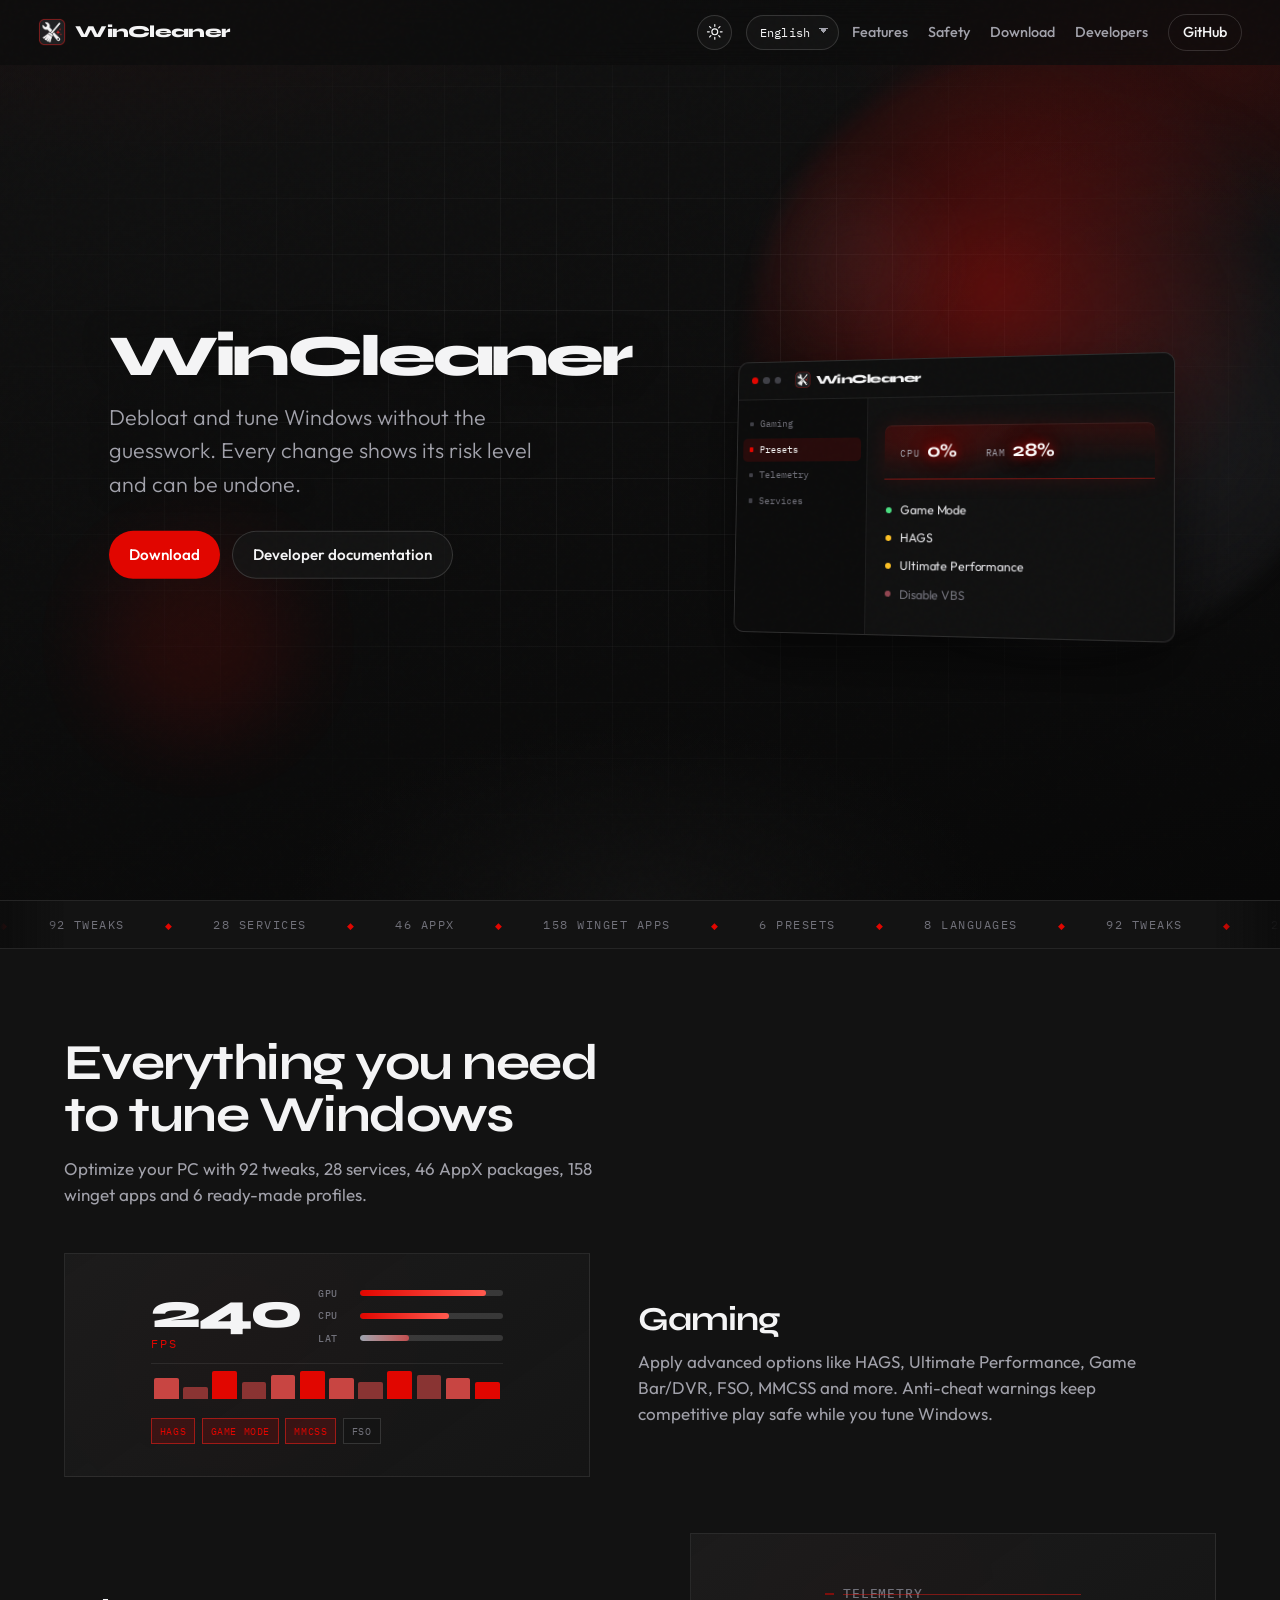
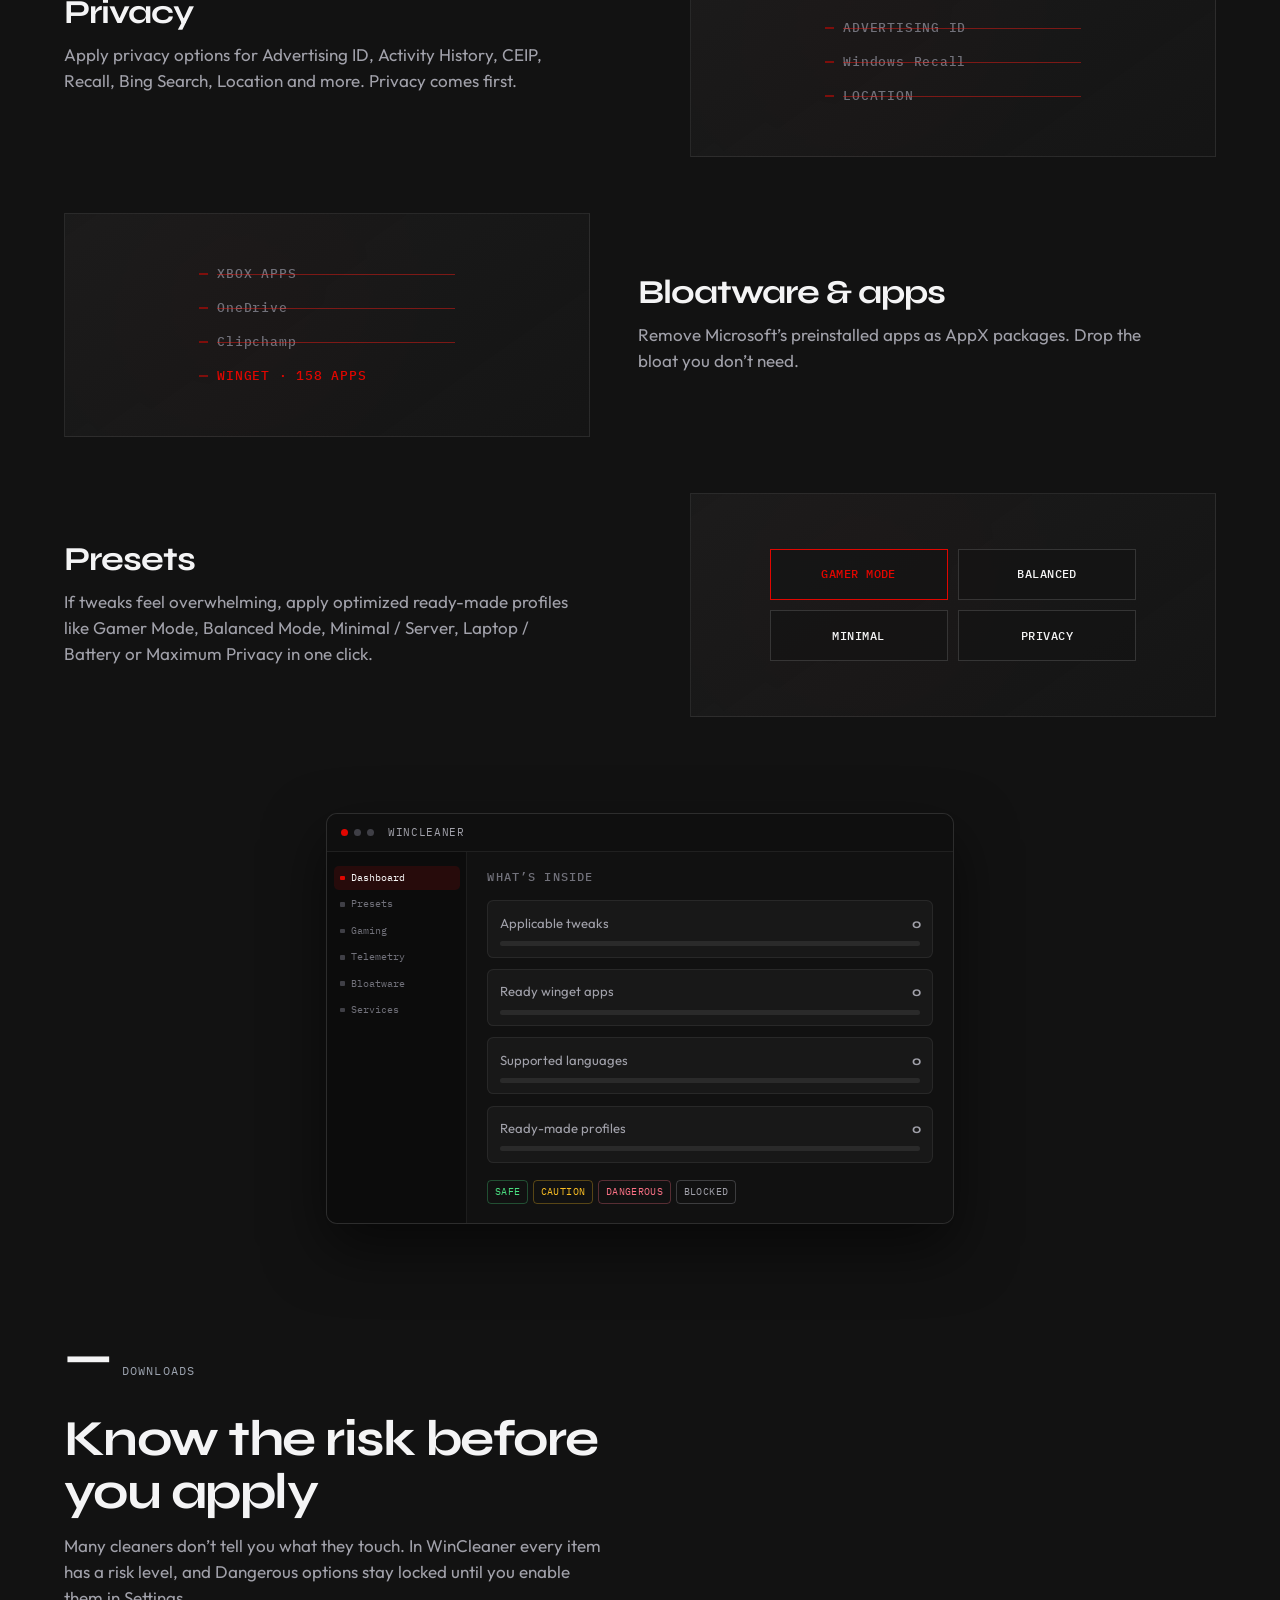
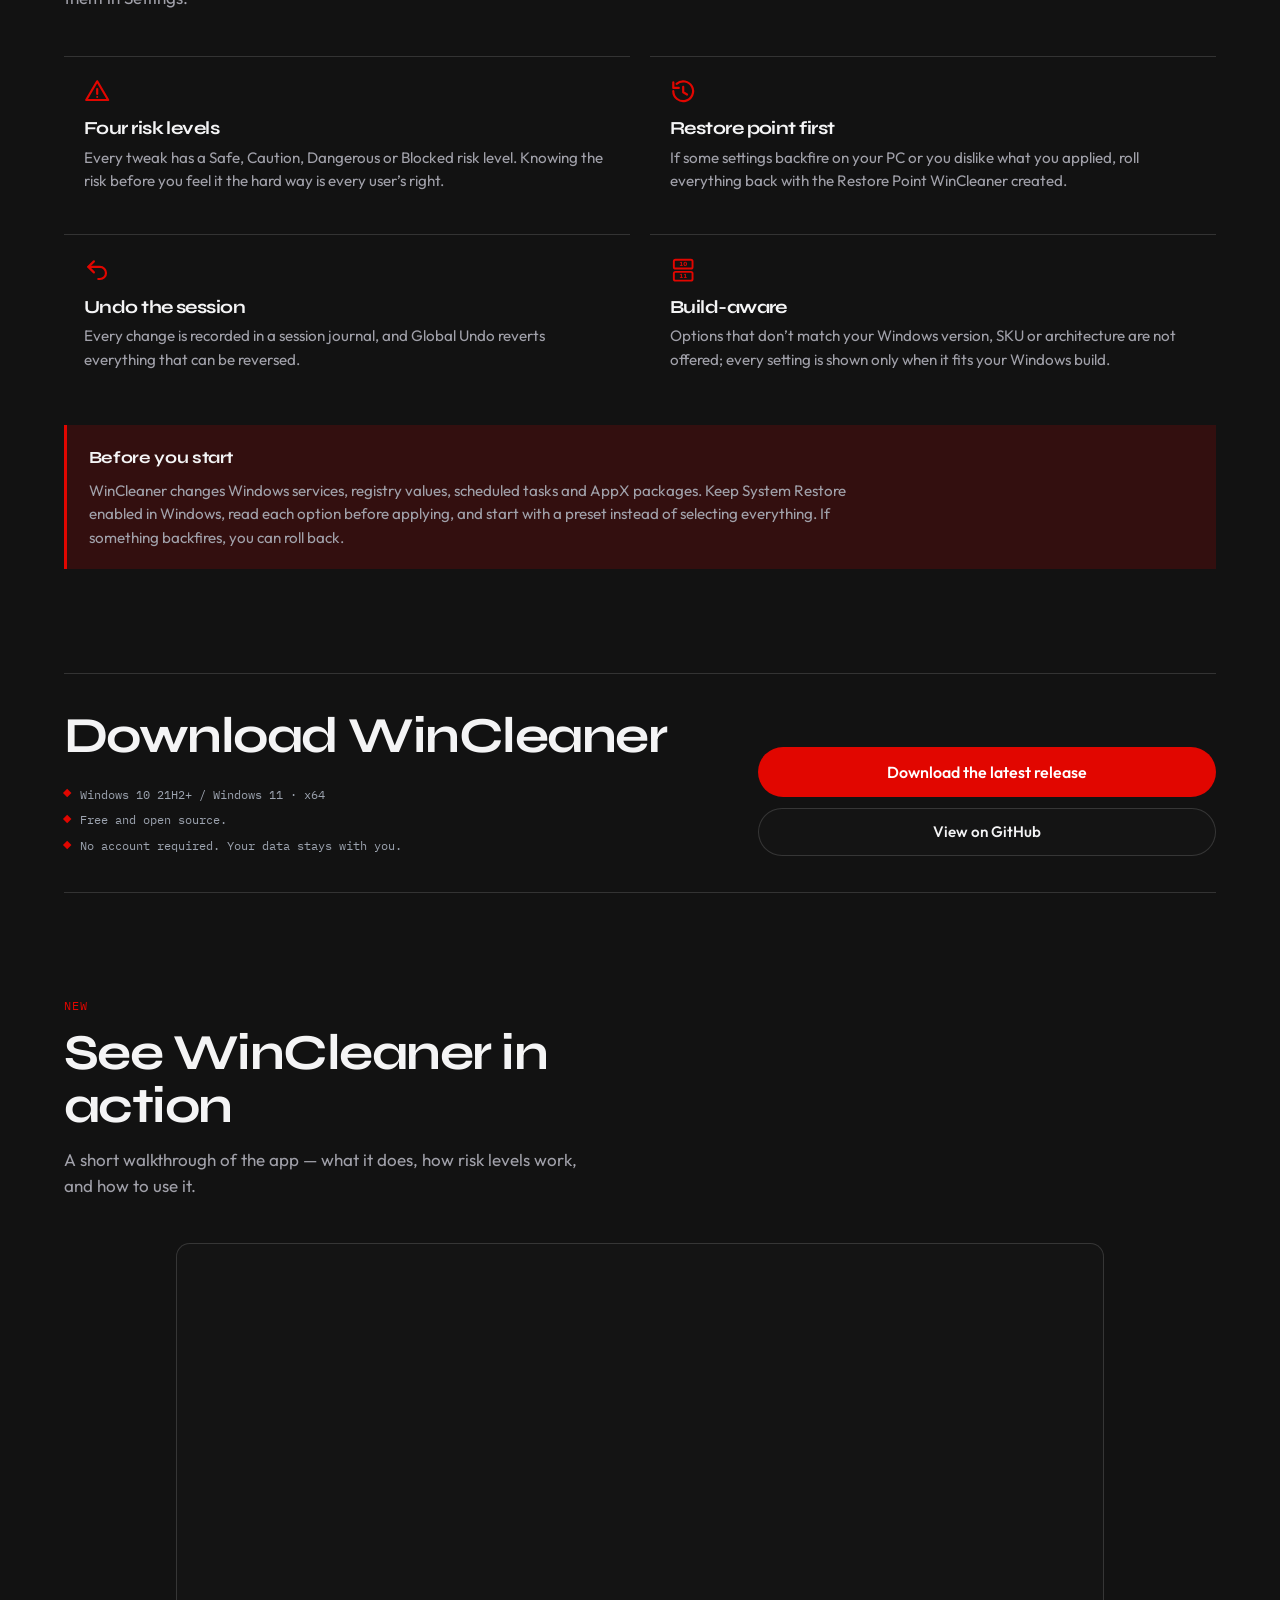
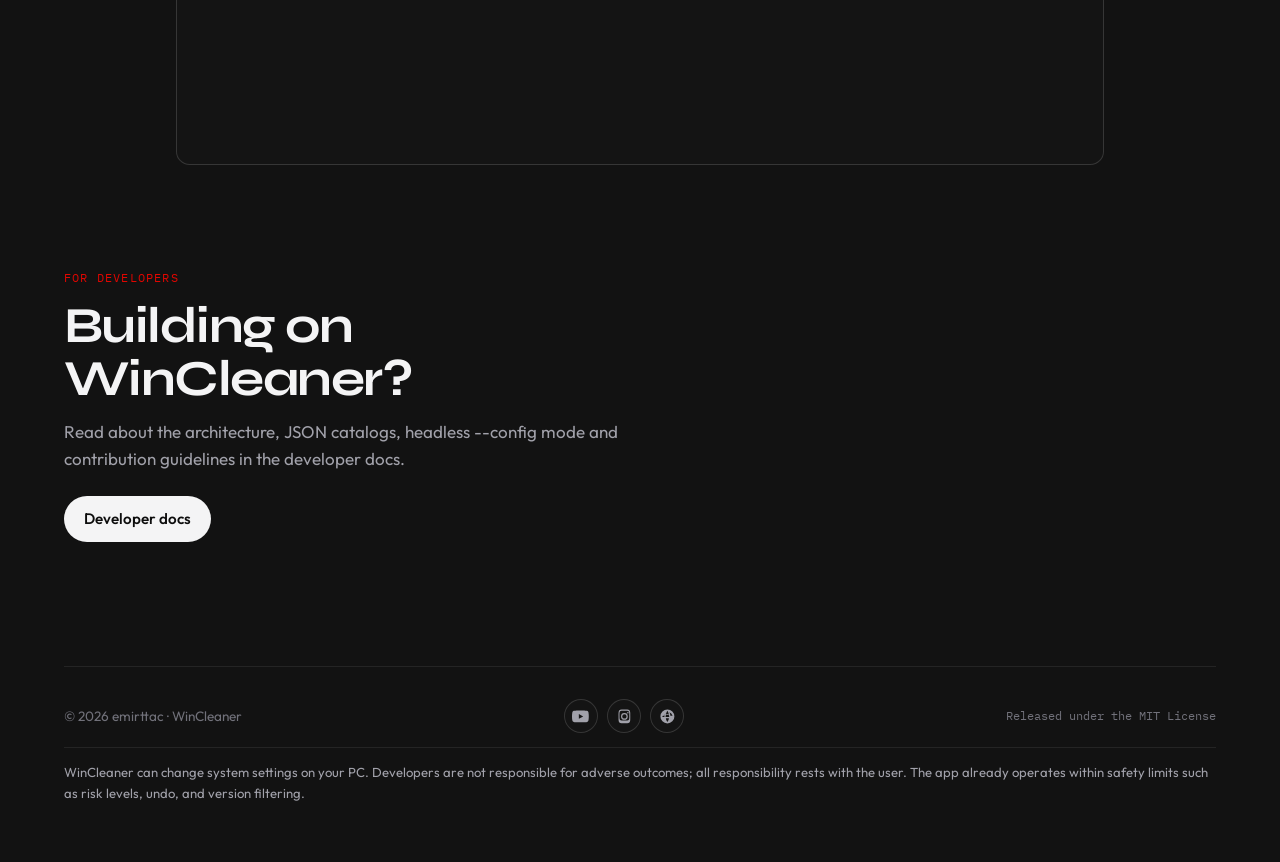
==== docs/index.html @ 02634d6f "Add a feature-updates heading above the v2.6.0 notes. Co-authored-by: Cursor <cursoragent@cursor.com" ====
<!DOCTYPE html>
<html lang="en" class="no-js">
<head>
  <meta charset="UTF-8" />
  <meta name="viewport" content="width=device-width, initial-scale=1" />
  <meta name="google-site-verification" content="Kf19F5zQ4NLoTb2SVEW6UbGUmflqyY2hjqJ0xioOSf0" />
  <meta name="description" data-i18n="meta.description" content="WinCleaner is a free, open-source Windows 10/11 optimization and debloat tool for gamers. Risk-rated tweaks, ready-made presets, restore points and undo." />
  <meta name="robots" content="index, follow, max-image-preview:large" />
  <meta name="theme-color" content="#0D0D0D" id="theme-color-meta" />
  <meta property="og:title" content="WinCleaner — Windows optimization for gamers" />
  <meta property="og:description" data-i18n="meta.ogDescription" content="Debloat and tune Windows with full visibility. Every tweak is risk-rated, presets can be previewed, and every session can be undone." />
  <meta property="og:type" content="website" />
  <meta property="og:url" content="https://emirttac.github.io/WinCleaner/" />
  <meta property="og:image" content="https://emirttac.github.io/WinCleaner/icon.png" />
  <link rel="canonical" href="https://emirttac.github.io/WinCleaner/" />
  <title>WinCleaner — Windows optimization for gamers</title>
  <script>
    (function () {
      try {
        var key = "wincleaner-theme";
        var saved = localStorage.getItem(key);
        var theme = saved === "dark" || saved === "light"
          ? saved
          : (window.matchMedia("(prefers-color-scheme: dark)").matches ? "dark" : "dark");
        document.documentElement.setAttribute("data-theme", theme);
      } catch (e) {
        document.documentElement.setAttribute("data-theme", "dark");
      }
      document.documentElement.classList.remove("no-js");
      document.documentElement.classList.add("js");
      window.setTimeout(function () {
        if (!document.documentElement.classList.contains("reveal-ready")) {
          document.documentElement.classList.add("reveal-fallback");
        }
      }, 1500);
    })();
  </script>
  <script type="application/ld+json">
  {
    "@context": "https://schema.org",
    "@type": "SoftwareApplication",
    "name": "WinCleaner",
    "applicationCategory": "UtilitiesApplication",
    "operatingSystem": "Windows 10, Windows 11",
    "softwareVersion": "2.6.0",
    "offers": { "@type": "Offer", "price": "0", "priceCurrency": "USD" },
    "author": { "@type": "Person", "name": "Emir Tuğra Ataç", "url": "https://emirttac.github.io/" },
    "url": "https://emirttac.github.io/WinCleaner/",
    "downloadUrl": "https://github.com/emirttac/WinCleaner/releases",
    "license": "https://opensource.org/licenses/MIT"
  }
  </script>
  <link rel="preconnect" href="https://fonts.googleapis.com" />
  <link rel="preconnect" href="https://fonts.gstatic.com" crossorigin />
  <link href="https://fonts.googleapis.com/css2?family=IBM+Plex+Mono:wght@400;500&family=Syne:wght@500;600;700;800&family=Outfit:wght@300;400;500;600&display=swap" rel="stylesheet" />
  <link rel="stylesheet" href="css/styles.css?v=40" />
  <link rel="icon" href="favicon.ico" />
  <link rel="apple-touch-icon" href="icon.png" />
</head>
<body>
  <div class="noise" aria-hidden="true"></div>

  <header class="site-header">
    <a class="logo" href="#top" data-i18n-aria="aria.home" aria-label="WinCleaner home">
      <img src="icon.png" alt="" width="28" height="28" />
      <span>WinCleaner</span>
    </a>
    <div class="header-actions">
      <button class="theme-toggle" type="button" id="theme-toggle" data-i18n-aria="aria.themeToLight" aria-label="Switch to light mode">
        <svg class="icon-moon" viewBox="0 0 24 24" aria-hidden="true">
          <path d="M21 14.5A8.5 8.5 0 0 1 9.5 3 7 7 0 1 0 21 14.5z" />
        </svg>
        <svg class="icon-sun" viewBox="0 0 24 24" aria-hidden="true">
          <circle cx="12" cy="12" r="4" />
          <path d="M12 2v2.5M12 19.5V22M4.93 4.93l1.77 1.77M17.3 17.3l1.77 1.77M2 12h2.5M19.5 12H22M4.93 19.07l1.77-1.77M17.3 6.7l1.77-1.77" />
        </svg>
      </button>
      <label class="lang-switch">
        <span class="visually-hidden" data-i18n="aria.lang">Language</span>
        <select id="lang-select" data-i18n-aria="aria.lang" aria-label="Language">
          <option value="en">English</option>
          <option value="tr">Türkçe</option>
          <option value="de">Deutsch</option>
        </select>
      </label>
      <nav class="nav" data-i18n-aria="aria.nav" aria-label="Main menu">
        <a href="#features" data-i18n="nav.features">Features</a>
        <a href="#safety" data-i18n="nav.safety">Safety</a>
        <a href="#download" data-i18n="nav.download">Download</a>
        <a href="developers.html" data-i18n="nav.developers">Developers</a>
        <a class="nav-github" href="https://github.com/emirttac/WinCleaner" target="_blank" rel="noopener noreferrer">GitHub</a>
      </nav>
      <button class="nav-toggle" type="button" data-i18n-aria="aria.menuOpen" aria-label="Open menu" aria-expanded="false">
        <span></span><span></span>
      </button>
    </div>
  </header>

  <main id="top">
    <section class="hero" aria-labelledby="hero-brand">
      <div class="hero-atmosphere" aria-hidden="true">
        <div class="hero-grid"></div>
        <div class="hero-glow"></div>
        <div class="hero-orb hero-orb-a"></div>
        <div class="hero-orb hero-orb-b"></div>
      </div>

      <div class="hero-stage">
        <div class="hero-content">
          <h1 id="hero-brand" class="hero-brand" data-reveal>WinCleaner</h1>
          <p class="hero-lead" data-reveal data-i18n="hero.lead">Debloat and tune Windows without the guesswork. Every change shows its risk level and can be undone.</p>
          <div class="hero-actions" data-reveal>
            <a class="btn btn-accent" href="#download" data-i18n="hero.ctaPrimary">Download</a>
            <a class="btn btn-ghost" href="developers.html" data-i18n="hero.ctaSecondary">Developer documentation</a>
          </div>
        </div>

        <div class="app-mock" data-reveal aria-hidden="true">
          <div class="app-mock-pivot">
            <div class="app-chrome">
              <div class="app-titlebar">
                <span class="app-dot"></span><span class="app-dot"></span><span class="app-dot"></span>
                <span class="app-brand">
                  <img src="icon.png" alt="" width="18" height="18" />
                  <span>WinCleaner</span>
                </span>
              </div>
              <div class="app-body">
                <aside class="app-sidebar">
                  <div class="sb-item is-active"><span></span><span data-i18n="mock.nav.gaming">Gaming</span></div>
                  <div class="sb-item"><span></span><span data-i18n="mock.nav.presets">Presets</span></div>
                  <div class="sb-item"><span></span><span data-i18n="mock.nav.telemetry">Telemetry</span></div>
                  <div class="sb-item"><span></span><span data-i18n="mock.nav.services">Services</span></div>
                </aside>
                <div class="app-main">
                  <div class="mock-metrics">
                    <span><em data-i18n="mock.cpu">CPU</em> <strong>0%</strong></span>
                    <span><em data-i18n="mock.ram">RAM</em> <strong>28%</strong></span>
                  </div>
                  <ul class="mock-lines">
                    <li class="is-on"><i class="dot safe"></i><span data-i18n="mock.line.gamemode">Game Mode</span></li>
                    <li class="is-on"><i class="dot caution"></i><span data-i18n="mock.line.hags">HAGS</span></li>
                    <li class="is-on"><i class="dot caution"></i><span data-i18n="mock.line.ultimate">Ultimate Performance</span></li>
                    <li><i class="dot dangerous"></i><span data-i18n="mock.line.vbs">Disable VBS</span></li>
                  </ul>
                </div>
              </div>
            </div>
          </div>
        </div>
      </div>
    </section>

    <section class="marquee" aria-hidden="true">
      <div class="marquee-track">
        <span data-i18n="marquee.tweaks">92 tweaks</span><span data-i18n="marquee.services">28 services</span><span data-i18n="marquee.appx">46 AppX</span><span data-i18n="marquee.winget">158 winget apps</span><span data-i18n="marquee.presets">6 presets</span><span data-i18n="marquee.langs">8 languages</span>
        <span data-i18n="marquee.tweaks">92 tweaks</span><span data-i18n="marquee.services">28 services</span><span data-i18n="marquee.appx">46 AppX</span><span data-i18n="marquee.winget">158 winget apps</span><span data-i18n="marquee.presets">6 presets</span><span data-i18n="marquee.langs">8 languages</span>
      </div>
    </section>

    <section id="features" class="section features" aria-labelledby="features-title">
      <div class="section-head">
        <h2 id="features-title" data-reveal data-i18n="features.title">Everything you need to tune Windows</h2>
        <p class="section-lead" data-reveal data-i18n="features.lead">Optimize your PC with 92 tweaks, 28 services, 46 AppX packages, 158 winget apps and 6 ready-made profiles.</p>
      </div>

      <div class="showcase-list">
        <article class="showcase" data-reveal="left">
          <div class="showcase-visual gaming" aria-hidden="true">
            <div class="viz-game">
              <div class="viz-game-hud">
                <div class="viz-game-fps">
                  <strong>240</strong>
                  <span lang="en">FPS</span>
                </div>
                <div class="viz-game-meters" lang="en" aria-hidden="true">
                  <div class="viz-meter"><b>GPU</b><i style="--v:88%"></i></div>
                  <div class="viz-meter"><b>CPU</b><i style="--v:62%"></i></div>
                  <div class="viz-meter"><b>LAT</b><i style="--v:34%"></i></div>
                </div>
              </div>
              <div class="viz-game-graph" aria-hidden="true">
                <i></i><i></i><i></i><i></i><i></i><i></i><i></i><i></i><i></i><i></i><i></i><i></i>
              </div>
              <div class="viz-game-toggles">
                <span class="is-on" lang="en">HAGS</span>
                <span class="is-on" data-i18n="mock.line.gamemode">Game Mode</span>
                <span class="is-on" lang="en">MMCSS</span>
                <span lang="en">FSO</span>
              </div>
            </div>
          </div>
          <div class="showcase-copy">
            <h3 data-i18n="feat.gaming.title">Gaming</h3>
            <p data-i18n="feat.gaming.body">Apply advanced options like HAGS, Ultimate Performance, Game Bar/DVR, FSO, MMCSS and more. Anti-cheat warnings keep competitive play safe while you tune Windows.</p>
          </div>
        </article>

        <article class="showcase reverse" data-reveal="right">
          <div class="showcase-visual privacy" aria-hidden="true">
            <ul class="viz-privacy">
              <li data-i18n="mock.viz.telemetry">Telemetry</li>
              <li data-i18n="mock.viz.ads">Advertising ID</li>
              <li lang="en">Windows Recall</li>
              <li data-i18n="mock.viz.location">Location</li>
            </ul>
          </div>
          <div class="showcase-copy">
            <h3 data-i18n="feat.privacy.title">Privacy</h3>
            <p data-i18n="feat.privacy.body">Apply privacy options for Advertising ID, Activity History, CEIP, Recall, Bing Search, Location and more. Privacy comes first.</p>
          </div>
        </article>

        <article class="showcase" data-reveal="left">
          <div class="showcase-visual bloat" aria-hidden="true">
            <ul class="viz-bloat">
              <li class="is-gone" data-i18n="mock.viz.xbox">Xbox Apps</li>
              <li class="is-gone" lang="en">OneDrive</li>
              <li class="is-gone" lang="en">Clipchamp</li>
              <li data-i18n="mock.viz.winget">WINGET · 158 APPS</li>
            </ul>
          </div>
          <div class="showcase-copy">
            <h3 data-i18n="feat.bloat.title">Bloatware &amp; apps</h3>
            <p data-i18n="feat.bloat.body">Remove Microsoft’s preinstalled apps as AppX packages. Drop the bloat you don’t need.</p>
          </div>
        </article>

        <article class="showcase reverse" data-reveal="right">
          <div class="showcase-visual presets" aria-hidden="true">
            <div class="viz-presets">
              <b data-i18n="mock.preset.gamer">Gamer Mode</b><b data-i18n="mock.preset.balanced">Balanced</b><b data-i18n="mock.preset.minimal">Minimal</b><b data-i18n="mock.preset.privacy">Privacy</b>
            </div>
          </div>
          <div class="showcase-copy">
            <h3 data-i18n="feat.presets.title">Presets</h3>
            <p data-i18n="feat.presets.body">If tweaks feel overwhelming, apply optimized ready-made profiles like Gamer Mode, Balanced Mode, Minimal / Server, Laptop / Battery or Maximum Privacy in one click.</p>
          </div>
        </article>
      </div>
    </section>

    <section class="stats-band" aria-labelledby="stats-title" id="stats">
      <div class="stats-inner">
        <div class="app-chrome stats-chrome" data-stats-window>
          <div class="app-titlebar">
            <span class="app-dot"></span><span class="app-dot"></span><span class="app-dot"></span>
            <span class="app-title" lang="en">WinCleaner</span>
          </div>
          <div class="app-body stats-body-layout">
            <aside class="app-sidebar" aria-hidden="true">
              <div class="sb-item is-active"><span></span><span data-i18n="mock.nav.dashboard">Dashboard</span></div>
              <div class="sb-item"><span></span><span data-i18n="mock.nav.presets">Presets</span></div>
              <div class="sb-item"><span></span><span data-i18n="mock.nav.gaming">Gaming</span></div>
              <div class="sb-item"><span></span><span data-i18n="mock.nav.telemetry">Telemetry</span></div>
              <div class="sb-item"><span></span><span data-i18n="mock.nav.bloatware">Bloatware</span></div>
              <div class="sb-item"><span></span><span data-i18n="mock.nav.services">Services</span></div>
            </aside>
            <div class="app-main stats-main">
              <h2 id="stats-title" class="stats-panel-title" data-i18n="stats.title">What’s inside</h2>
              <ul class="stats-list">
                <li class="stats-row" data-stat-row data-fill="0.92" data-count="92">
                  <div class="stats-row-top">
                    <span data-i18n="stats.tweaks">Applicable tweaks</span>
                    <strong><span class="count">0</span></strong>
                  </div>
                  <div class="stats-bar" aria-hidden="true"><i></i></div>
                </li>
                <li class="stats-row" data-stat-row data-fill="1" data-count="158">
                  <div class="stats-row-top">
                    <span data-i18n="stats.apps">Ready winget apps</span>
                    <strong><span class="count">0</span></strong>
                  </div>
                  <div class="stats-bar" aria-hidden="true"><i></i></div>
                </li>
                <li class="stats-row" data-stat-row data-fill="0.55" data-count="8">
                  <div class="stats-row-top">
                    <span data-i18n="stats.langs">Supported languages</span>
                    <strong><span class="count">0</span></strong>
                  </div>
                  <div class="stats-bar" aria-hidden="true"><i></i></div>
                </li>
                <li class="stats-row" data-stat-row data-fill="0.4" data-count="6">
                  <div class="stats-row-top">
                    <span data-i18n="stats.presets">Ready-made profiles</span>
                    <strong><span class="count">0</span></strong>
                  </div>
                  <div class="stats-bar" aria-hidden="true"><i></i></div>
                </li>
              </ul>
              <div class="mock-risks stats-risks" aria-hidden="true">
                <span class="risk safe" data-i18n="mock.risk.safe">Safe</span>
                <span class="risk caution" data-i18n="mock.risk.caution">Caution</span>
                <span class="risk dangerous" data-i18n="mock.risk.dangerous">Dangerous</span>
                <span class="risk blocked" data-i18n="mock.risk.blocked">Blocked</span>
              </div>
            </div>
          </div>
        </div>
      </div>
    </section>

    <section id="safety" class="section safety" aria-labelledby="safety-title">
      <a
        class="download-count"
        data-reveal
        data-download-count
        href="#download"
        aria-live="polite"
      >
        <span class="download-count-num">—</span>
        <span class="download-count-label" data-i18n="safety.downloads">downloads</span>
      </a>
      <div class="section-head">
        <h2 id="safety-title" data-reveal data-i18n="safety.title">Know the risk before you apply</h2>
        <p class="section-lead" data-reveal data-i18n="safety.lead">Many cleaners don’t tell you what they touch. In WinCleaner every item has a risk level, and Dangerous options stay locked until you enable them in Settings.</p>
      </div>

      <ul class="safety-grid">
        <li data-reveal>
          <span class="safety-icon risk-safe" aria-hidden="true">
            <svg viewBox="0 0 24 24" fill="none" stroke="currentColor" stroke-width="2" stroke-linejoin="round" stroke-linecap="round">
              <path d="M12 3 22 20H2L12 3Z" />
              <path d="M12 10v4.5" />
              <circle cx="12" cy="17.2" r="0.9" fill="currentColor" stroke="none" />
            </svg>
          </span>
          <h3 data-i18n="safety.risk.title">Four risk levels</h3>
          <p data-i18n="safety.risk.body">Every tweak has a Safe, Caution, Dangerous or Blocked risk level. Knowing the risk before you feel it the hard way is every user’s right.</p>
        </li>
        <li data-reveal>
          <span class="safety-icon risk-restore" aria-hidden="true">
            <svg viewBox="0 0 24 24" fill="none" stroke="currentColor" stroke-width="2" stroke-linecap="round" stroke-linejoin="round">
              <path d="M3 12a9 9 0 1 0 3-6.7" />
              <path d="M3 4v5h5" />
              <path d="M12 8v5l3.5 2" />
            </svg>
          </span>
          <h3 data-i18n="safety.restore.title">Restore point first</h3>
          <p data-i18n="safety.restore.body">If some settings backfire on your PC or you dislike what you applied, roll everything back with the Restore Point WinCleaner created.</p>
        </li>
        <li data-reveal>
          <span class="safety-icon risk-undo" aria-hidden="true">
            <svg viewBox="0 0 24 24" fill="none" stroke="currentColor" stroke-width="2" stroke-linecap="round" stroke-linejoin="round">
              <path d="M9 14 4 9l5-5" />
              <path d="M4 9h10.5a5.5 5.5 0 1 1 0 11H13" />
            </svg>
          </span>
          <h3 data-i18n="safety.undo.title">Undo the session</h3>
          <p data-i18n="safety.undo.body">Every change is recorded in a session journal, and Global Undo reverts everything that can be reversed.</p>
        </li>
        <li data-reveal>
          <span class="safety-icon risk-os" aria-hidden="true">
            <svg viewBox="0 0 24 24" fill="none" stroke="currentColor" stroke-width="1.75" stroke-linecap="round" stroke-linejoin="round">
              <rect x="3.5" y="2.5" width="17" height="8" rx="1.5" />
              <rect x="3.5" y="13.5" width="17" height="8" rx="1.5" />
              <text x="12" y="8.2" text-anchor="middle" fill="currentColor" stroke="none" font-size="5.2" font-weight="700" font-family="system-ui,sans-serif">10</text>
              <text x="12" y="19.2" text-anchor="middle" fill="currentColor" stroke="none" font-size="5.2" font-weight="700" font-family="system-ui,sans-serif">11</text>
            </svg>
          </span>
          <h3 data-i18n="safety.os.title">Build-aware</h3>
          <p data-i18n="safety.os.body">Options that don’t match your Windows version, SKU or architecture are not offered; every setting is shown only when it fits your Windows build.</p>
        </li>
      </ul>

      <aside class="warning-banner" data-reveal role="note">
        <strong data-i18n="safety.warn.title">Before you start</strong>
        <p data-i18n="safety.warn.body">WinCleaner changes Windows services, registry values, scheduled tasks and AppX packages. Keep System Restore enabled in Windows, read each option before applying, and start with a preset instead of selecting everything. If something backfires, you can roll back.</p>
      </aside>
    </section>

    <section id="download" class="section download" aria-labelledby="download-title">
      <div class="download-panel" data-reveal>
        <div class="download-copy">
          <h2 id="download-title" data-i18n="download.title">Download WinCleaner</h2>
          <ul class="download-meta">
            <li data-i18n="download.meta1">Windows 10 21H2+ / Windows 11 · x64</li>
            <li data-i18n="download.meta2">Free and open source.</li>
            <li data-i18n="download.meta3">No account required. Your data stays with you.</li>
          </ul>
        </div>
        <div class="download-actions">
          <button type="button" class="btn btn-accent btn-lg" data-open-release data-i18n="download.cta">Download the latest release</button>
          <a class="btn btn-ghost" href="https://github.com/emirttac/WinCleaner" target="_blank" rel="noopener noreferrer" data-i18n="download.source">View on GitHub</a>
        </div>
      </div>
    </section>

    <section id="video" class="section video" aria-labelledby="video-title">
      <div class="section-head" data-reveal>
        <p class="section-kicker" data-i18n="video.kicker">New</p>
        <h2 id="video-title" data-i18n="video.title">See WinCleaner in action</h2>
        <p class="section-lead" data-i18n="video.lead">A short walkthrough of the app — what it does, how risk levels work, and how to use it.</p>
      </div>
      <div class="video-frame" data-reveal>
        <iframe
          src="https://www.youtube.com/embed/97qRTdszzwM"
          title="WinCleaner — YouTube"
          loading="lazy"
          allow="accelerometer; autoplay; clipboard-write; encrypted-media; gyroscope; picture-in-picture; web-share"
          referrerpolicy="strict-origin-when-cross-origin"
          allowfullscreen
        ></iframe>
      </div>
    </section>

    <section class="section bridge" aria-labelledby="bridge-title">
      <div class="bridge-panel" data-reveal>
        <p class="section-kicker" data-i18n="bridge.kicker">For developers</p>
        <h2 id="bridge-title" data-i18n="bridge.title">Building on WinCleaner?</h2>
        <p data-i18n="bridge.lead">Read about the architecture, JSON catalogs, headless --config mode and contribution guidelines in the developer docs.</p>
        <a class="btn btn-primary" href="developers.html" data-i18n="bridge.cta">Developer docs</a>
      </div>
    </section>
  </main>

  <footer class="site-footer">
    <div class="footer-bar">
      <p>© <span id="year"></span> <a href="https://emirttac.github.io/" target="_blank" rel="noopener noreferrer">emirttac</a> · WinCleaner</p>
      <nav class="footer-social" aria-label="Social">
        <a href="https://www.youtube.com/@BiAltTab" target="_blank" rel="noopener noreferrer" aria-label="YouTube">
          <svg viewBox="0 0 24 24" aria-hidden="true"><path d="M23.5 6.2a3 3 0 0 0-2.1-2.1C19.5 3.5 12 3.5 12 3.5s-7.5 0-9.4.6A3 3 0 0 0 .5 6.2 31.5 31.5 0 0 0 0 12a31.5 31.5 0 0 0 .5 5.8 3 3 0 0 0 2.1 2.1c1.9.6 9.4.6 9.4.6s7.5 0 9.4-.6a3 3 0 0 0 2.1-2.1A31.5 31.5 0 0 0 24 12a31.5 31.5 0 0 0-.5-5.8zM9.8 15.5v-7L16 12l-6.2 3.5z"/></svg>
        </a>
        <a href="https://www.instagram.com/emirttac/" target="_blank" rel="noopener noreferrer" aria-label="Instagram">
          <svg viewBox="0 0 24 24" aria-hidden="true"><path d="M12 7.2A4.8 4.8 0 1 0 12 16.8 4.8 4.8 0 0 0 12 7.2zm0 7.9a3.1 3.1 0 1 1 0-6.2 3.1 3.1 0 0 1 0 6.2zm6.1-8.2a1.1 1.1 0 1 1-2.2 0 1.1 1.1 0 0 1 2.2 0zM12 2.2c-2.7 0-3 0-4.1.1-2.8.1-4.1 1.5-4.2 4.2C3.6 7.5 3.6 7.8 3.6 12s0 4.5.1 5.5c.1 2.8 1.4 4.1 4.2 4.2 1.1.1 1.4.1 4.1.1s3 0 4.1-.1c2.8-.1 4.1-1.4 4.2-4.2.1-1 .1-1.3.1-5.5s0-4.5-.1-5.5c-.1-2.8-1.4-4.1-4.2-4.2-1.1-.1-1.4-.1-4.1-.1zm0 1.8c2.6 0 2.9 0 4 .1 1.9.1 2.8 1 2.9 2.9.1 1 .1 1.3.1 3.9s0 2.9-.1 4c-.1 1.9-1 2.8-2.9 2.9-1 .1-1.3.1-4 .1s-2.9 0-4-.1c-1.9-.1-2.8-1-2.9-2.9-.1-1-.1-1.3-.1-4s0-2.9.1-4c.1-1.9 1-2.8 2.9-2.9 1.1-.1 1.4-.1 4-.1z"/></svg>
        </a>
        <a href="https://emirttac.github.io/" target="_blank" rel="noopener noreferrer" aria-label="emirttac.github.io">
          <svg viewBox="0 0 24 24" aria-hidden="true"><path d="M12 2a10 10 0 1 0 0 20 10 10 0 0 0 0-20zm7.4 9h-3.1a15.3 15.3 0 0 0-1.3-5 8.1 8.1 0 0 1 4.4 5zM12 4c.8 1.2 1.8 3.2 2.2 5.5H9.8C10.2 7.2 11.2 5.2 12 4zM4.6 13a8.1 8.1 0 0 1 4.4-5 15.3 15.3 0 0 0-1.3 5H4.6zm0-2h3.1a15.3 15.3 0 0 0 1.3-5 8.1 8.1 0 0 0-4.4 5zM12 20c-.8-1.2-1.8-3.2-2.2-5.5h4.4C13.8 16.8 12.8 18.8 12 20zm2.7-7H9.3a13.5 13.5 0 0 1 1.2-4.5h3a13.5 13.5 0 0 1 1.2 4.5zm.7 2a15.3 15.3 0 0 0 1.3 5 8.1 8.1 0 0 0 4.4-5h-5.7zm-7.4 0H4.6a8.1 8.1 0 0 0 4.4 5 15.3 15.3 0 0 1-1.3-5z"/></svg>
        </a>
      </nav>
      <p class="footer-note" data-i18n="footer.note">Released under the MIT License</p>
    </div>
    <p class="footer-disclaimer" data-i18n="footer.disclaimer">WinCleaner can change system settings on your PC. Developers are not responsible for adverse outcomes; all responsibility rests with the user. The app already operates within safety limits such as risk levels, undo, and version filtering.</p>
  </footer>

  <div class="release-modal" data-release-modal hidden>
    <div class="release-backdrop" data-release-dismiss></div>
    <div class="release-dialog" role="dialog" aria-modal="true" aria-labelledby="release-notes-title" tabindex="-1">
      <button type="button" class="release-close" data-release-dismiss data-i18n-aria="release.close" aria-label="Close">
        <span aria-hidden="true">×</span>
      </button>
      <div class="release-notes">
        <p class="release-kicker" data-i18n="release.kicker">New release</p>
        <h2 id="release-notes-title" class="release-title" data-i18n="release.title">v2.6.0 release notes</h2>
        <h3 class="release-fixes" data-i18n="release.features">Feature updates</h3>
        <ul>
          <li data-i18n="release.item1">Microsoft Edge removal: Added because of strong demand to fully remove Windows’ built-in browser, Microsoft Edge.</li>
          <li data-i18n="release.item2">Separate file extensions and hidden files: Show or hide file extensions and show or hide hidden files are no longer one switch. They are now separate options, by request.</li>
          <li data-i18n="release.item3">Helium Browser support: Helium Browser was added to the installer / winget list as an alternative browser, by request.</li>
          <li data-i18n="release.item4">Installer search box: The Installer page now has a search bar so you can find apps.</li>
          <li data-i18n="release.item5">Removed bloatware apps no longer appear in the list.</li>
        </ul>
        <h3 class="release-fixes" data-i18n="release.fixes">Bug fixes</h3>
        <ul>
          <li data-i18n="release.fix1">Restore point: Fixed a warning that said a restore point could not be created even when one existed, because Windows only allows a new point about once every 24 hours.</li>
        </ul>
      </div>
      <div class="release-side">
        <a class="btn btn-accent btn-lg" data-download-latest href="https://github.com/emirttac/WinCleaner/releases/download/v2.6.0/WinCleaner-Setup-2.6.0.exe" rel="noopener noreferrer" data-i18n="release.download">Download the latest release (v2.6.0)</a>
      </div>
    </div>
  </div>

  <script src="js/i18n.js?v=27"></script>
  <script src="js/main.js?v=13"></script>
</body>
</html>
---- docs/css/styles.css ----
/* WinCleaner — product site (GitHub Pages) */

:root {
  --bg: #f3f4f6;
  --bg-deep: #e5e7eb;
  --ink: #0d0d0d;
  --ink-soft: #3f3f46;
  --muted: #71717a;
  --line: rgba(13, 13, 13, 0.1);
  --line-strong: rgba(13, 13, 13, 0.18);
  --accent: #e10600;
  --accent-soft: rgba(225, 6, 0, 0.12);
  --accent-glow: rgba(225, 6, 0, 0.28);
  --steel: #52525b;
  --panel: rgba(255, 255, 255, 0.55);
  --surface: rgba(255, 255, 255, 0.4);
  --surface-strong: rgba(255, 255, 255, 0.7);
  --header-bg: rgba(243, 244, 246, 0.72);
  --header-bg-scrolled: rgba(243, 244, 246, 0.9);
  --nav-sheet: rgba(250, 250, 250, 0.97);
  --btn-primary-fg: #fafafa;
  --btn-primary-hover: #1a1a1a;
  --mock-bg: #141414;
  --mock-panel: #1c1c1c;
  --mock-line: rgba(255, 255, 255, 0.08);
  --brand-glow: rgba(243, 244, 246, 0.85);
  --lead-glow: rgba(243, 244, 246, 0.9);
  --shadow: rgba(13, 13, 13, 0.12);
  --noise-opacity: 0.03;
  --noise-blend: multiply;
  --body-bg:
    radial-gradient(ellipse 90% 55% at 8% -10%, #fff 0%, transparent 55%),
    radial-gradient(ellipse 70% 45% at 95% 10%, rgba(225, 6, 0, 0.08) 0%, transparent 50%),
    radial-gradient(ellipse 55% 40% at 50% 100%, #e8e8ec 0%, transparent 55%),
    linear-gradient(165deg, #fafafa 0%, var(--bg) 48%, var(--bg-deep) 100%);
  --select-fill: rgba(255, 255, 255, 0.55);
  --font-display: "Syne", sans-serif;
  --font-body: "Outfit", sans-serif;
  --font-mono: "IBM Plex Mono", ui-monospace, monospace;
  --space: clamp(1.25rem, 3vw, 2.5rem);
  --max: 72rem;
  --ease: cubic-bezier(0.22, 1, 0.36, 1);
  color-scheme: light;
}

[data-theme="dark"] {
  --bg: #0d0d0d;
  --bg-deep: #080808;
  --ink: #f4f4f5;
  --ink-soft: #a1a1aa;
  --muted: #71717a;
  --line: rgba(250, 250, 250, 0.08);
  --line-strong: rgba(250, 250, 250, 0.14);
  --accent: #e10600;
  --accent-soft: rgba(225, 6, 0, 0.16);
  --accent-glow: rgba(225, 6, 0, 0.35);
  --steel: #9ca3af;
  --panel: rgba(20, 20, 20, 0.72);
  --surface: rgba(22, 22, 22, 0.8);
  --surface-strong: rgba(28, 28, 28, 0.95);
  --header-bg: rgba(13, 13, 13, 0.75);
  --header-bg-scrolled: rgba(13, 13, 13, 0.92);
  --nav-sheet: rgba(12, 12, 12, 0.98);
  --btn-primary-fg: #0d0d0d;
  --btn-primary-hover: #e4e4e7;
  --mock-bg: #101010;
  --mock-panel: #181818;
  --mock-line: rgba(255, 255, 255, 0.07);
  --brand-glow: rgba(13, 13, 13, 0.75);
  --lead-glow: rgba(13, 13, 13, 0.8);
  --shadow: rgba(0, 0, 0, 0.55);
  --noise-opacity: 0.055;
  --noise-blend: soft-light;
  --body-bg:
    radial-gradient(ellipse 80% 50% at 10% -8%, #1a1010 0%, transparent 52%),
    radial-gradient(ellipse 60% 40% at 95% 8%, rgba(225, 6, 0, 0.14) 0%, transparent 48%),
    radial-gradient(ellipse 50% 35% at 50% 100%, #111 0%, transparent 55%),
    linear-gradient(165deg, #121212 0%, var(--bg) 48%, var(--bg-deep) 100%);
  --select-fill: rgba(22, 22, 22, 0.9);
  color-scheme: dark;
}

*,
*::before,
*::after {
  box-sizing: border-box;
}

html {
  scroll-behavior: smooth;
  overflow-x: clip;
}

body {
  margin: 0;
  min-height: 100vh;
  overflow-x: clip;
  color: var(--ink);
  font-family: var(--font-body);
  font-weight: 400;
  font-size: 1.0625rem;
  line-height: 1.55;
  background: var(--body-bg);
  background-attachment: fixed;
  -webkit-font-smoothing: antialiased;
  text-rendering: optimizeLegibility;
  transition: color 0.35s var(--ease), background 0.35s var(--ease);
}

img {
  max-width: 100%;
  display: block;
}

a {
  color: inherit;
  text-decoration-thickness: 1px;
  text-underline-offset: 0.2em;
}

button {
  font: inherit;
  color: inherit;
  background: none;
  border: 0;
  cursor: pointer;
}

ul,
ol {
  list-style: none;
  margin: 0;
  padding: 0;
}

h1,
h2,
h3 {
  font-family: var(--font-display);
  font-weight: 700;
  line-height: 1.05;
  letter-spacing: -0.03em;
  margin: 0;
}

p {
  margin: 0;
}

.noise {
  pointer-events: none;
  position: fixed;
  inset: 0;
  z-index: 50;
  opacity: var(--noise-opacity);
  background-image: url("data:image/svg+xml,%3Csvg viewBox='0 0 200 200' xmlns='http://www.w3.org/2000/svg'%3E%3Cfilter id='n'%3E%3CfeTurbulence type='fractalNoise' baseFrequency='0.85' numOctaves='4' stitchTiles='stitch'/%3E%3C/filter%3E%3Crect width='100%25' height='100%25' filter='url(%23n)'/%3E%3C/svg%3E");
  mix-blend-mode: var(--noise-blend);
}

.visually-hidden {
  position: absolute;
  width: 1px;
  height: 1px;
  padding: 0;
  margin: -1px;
  overflow: hidden;
  clip: rect(0, 0, 0, 0);
  white-space: nowrap;
  border: 0;
}

/* Header */

.site-header {
  position: fixed;
  top: 0;
  left: 0;
  right: 0;
  z-index: 40;
  display: flex;
  align-items: center;
  justify-content: space-between;
  gap: 1rem;
  padding: 0.85rem var(--space);
  backdrop-filter: blur(14px) saturate(1.15);
  background: var(--header-bg);
  border-bottom: 1px solid transparent;
  transition: border-color 0.3s var(--ease), background 0.3s var(--ease);
}

.site-header.is-scrolled {
  border-bottom-color: var(--line);
  background: var(--header-bg-scrolled);
}

.logo {
  display: inline-flex;
  align-items: center;
  flex-shrink: 0;
  gap: 0.55rem;
  font-family: var(--font-display);
  font-weight: 800;
  font-size: 1.05rem;
  letter-spacing: -0.04em;
  text-decoration: none;
}

.logo img {
  width: 1.75rem;
  height: 1.75rem;
  border-radius: 0.4rem;
}

.header-actions {
  display: flex;
  align-items: center;
  gap: 0.85rem;
}

.theme-toggle {
  display: grid;
  place-items: center;
  width: 2.2rem;
  height: 2.2rem;
  border: 1px solid var(--line-strong);
  border-radius: 999px;
  background: var(--select-fill);
  color: var(--ink);
  transition: border-color 0.2s ease;
}

.theme-toggle:hover,
.theme-toggle:focus-visible {
  border-color: var(--ink);
  outline: none;
}

.theme-toggle svg {
  width: 1.1rem;
  height: 1.1rem;
  fill: none;
  stroke: currentColor;
  stroke-width: 1.6;
  stroke-linecap: round;
  stroke-linejoin: round;
}

.theme-toggle .icon-sun {
  display: none;
}

[data-theme="dark"] .theme-toggle .icon-moon {
  display: none;
}

[data-theme="dark"] .theme-toggle .icon-sun {
  display: block;
}

.lang-switch select {
  appearance: none;
  font-family: var(--font-mono);
  font-size: 0.72rem;
  letter-spacing: 0.02em;
  color: var(--ink);
  background:
    linear-gradient(45deg, transparent 50%, var(--ink-soft) 50%) calc(100% - 14px) calc(50% - 2px) / 5px 5px no-repeat,
    linear-gradient(135deg, var(--ink-soft) 50%, transparent 50%) calc(100% - 10px) calc(50% - 2px) / 5px 5px no-repeat,
    var(--select-fill);
  border: 1px solid var(--line-strong);
  border-radius: 999px;
  padding: 0.4rem 1.7rem 0.4rem 0.8rem;
  cursor: pointer;
  min-height: 2.2rem;
}

.lang-switch select:hover,
.lang-switch select:focus-visible {
  border-color: var(--ink);
  outline: none;
}

.nav {
  display: flex;
  align-items: center;
  gap: 1.25rem;
}

.nav a {
  font-size: 0.9rem;
  font-weight: 500;
  text-decoration: none;
  color: var(--ink-soft);
  transition: color 0.2s ease;
}

.nav a:hover,
.nav a:focus-visible {
  color: var(--ink);
}

.nav-github {
  padding: 0.4rem 0.85rem;
  border: 1px solid var(--line-strong);
  border-radius: 999px;
  color: var(--ink) !important;
}

.nav-github:hover {
  border-color: var(--accent);
  color: var(--accent) !important;
}

.nav-toggle {
  display: none;
  width: 2.5rem;
  height: 2.5rem;
  place-items: center;
  gap: 6px;
  flex-direction: column;
}

.nav-toggle span {
  display: block;
  width: 1.25rem;
  height: 2px;
  background: var(--ink);
  transition: transform 0.25s var(--ease), opacity 0.2s ease;
}

.nav-toggle[aria-expanded="true"] span:first-child {
  transform: translateY(4px) rotate(45deg);
}

.nav-toggle[aria-expanded="true"] span:last-child {
  transform: translateY(-4px) rotate(-45deg);
}

/* Hero */

.hero {
  position: relative;
  min-height: 100svh;
  display: grid;
  align-items: center;
  padding: 6.5rem var(--space) 3.5rem;
  overflow-x: clip;
  overflow-y: visible;
}

.hero-atmosphere {
  position: absolute;
  inset: 0;
  z-index: 0;
}

.hero-grid {
  position: absolute;
  inset: 0;
  background-image:
    linear-gradient(var(--line) 1px, transparent 1px),
    linear-gradient(90deg, var(--line) 1px, transparent 1px);
  background-size: 56px 56px;
  background-position: center center;
  mask-image: radial-gradient(ellipse 80% 70% at 50% 45%, #000 18%, transparent 72%);
  -webkit-mask-image: radial-gradient(ellipse 80% 70% at 50% 45%, #000 18%, transparent 72%);
  opacity: 0.65;
  animation: grid-drift 30s linear infinite;
}

.hero-glow {
  position: absolute;
  width: min(65vw, 38rem);
  height: min(65vw, 38rem);
  top: 5%;
  right: -6%;
  border-radius: 50%;
  background:
    radial-gradient(circle at 40% 40%, var(--accent-glow), transparent 55%),
    radial-gradient(circle at 70% 65%, rgba(80, 80, 90, 0.2), transparent 60%);
  filter: blur(10px);
  animation: glow-breathe 7s ease-in-out infinite alternate;
}

.hero-orb {
  position: absolute;
  border-radius: 50%;
  filter: blur(40px);
  opacity: 0.45;
  pointer-events: none;
}

.hero-orb-a {
  width: 12rem;
  height: 12rem;
  left: 8%;
  bottom: 18%;
  background: rgba(225, 6, 0, 0.25);
  animation: orb-float 9s ease-in-out infinite alternate;
}

.hero-orb-b {
  width: 8rem;
  height: 8rem;
  right: 28%;
  top: 22%;
  background: rgba(160, 160, 170, 0.18);
  animation: orb-float 11s ease-in-out infinite alternate-reverse;
}

.hero-stage {
  position: relative;
  z-index: 1;
  width: 100%;
  max-width: none;
  margin: 0;
  min-height: clamp(26rem, 68vh, 38rem);
  padding-bottom: 0.5rem;
  box-sizing: border-box;
}

.hero-content {
  position: absolute;
  left: clamp(2.25rem, 5.5vw, 4.5rem);
  top: 50%;
  z-index: 4;
  width: min(40rem, calc(100% - min(28rem, 40%) - 7rem));
  margin: 0;
  padding: 0;
  overflow: visible;
  transform: translateY(-58%);
  pointer-events: none;
}

.hero-content .hero-actions {
  pointer-events: auto;
}

.hero-brand {
  /* Keep an opaque text fill. Animating background-position with
     background-clip:text + transparent fill made trailing glyphs
     disappear in Chromium until selection forced a real paint. */
  width: max-content;
  max-width: none;
  font-size: clamp(2.5rem, 0.75rem + 3.6vw, 4.25rem);
  font-weight: 800;
  letter-spacing: -0.055em;
  line-height: 0.9;
  margin-bottom: 1.15rem;
  color: var(--ink);
  -webkit-text-fill-color: var(--ink);
  background: none;
  text-shadow: 0 0 28px var(--brand-glow);
  animation: brand-sheen 7s ease-in-out infinite;
}

/* Reveal blur + clipped transparent text is a Chromium paint bug; never blur the brand. */
.hero-brand[data-reveal],
.hero-brand[data-reveal].is-visible {
  filter: none !important;
}

.hero-lead {
  font-size: clamp(1.1rem, 2.1vw, 1.35rem);
  font-weight: 300;
  color: var(--ink-soft);
  max-width: 28rem;
  margin-bottom: 1.85rem;
  text-shadow: 0 0 20px var(--lead-glow);
}

.hero-actions {
  display: flex;
  flex-wrap: wrap;
  gap: 0.75rem;
}

.btn {
  display: inline-flex;
  align-items: center;
  justify-content: center;
  min-height: 2.85rem;
  padding: 0.7rem 1.25rem;
  border: 0;
  border-radius: 999px;
  font: inherit;
  font-weight: 550;
  font-size: 0.95rem;
  text-decoration: none;
  cursor: pointer;
  transition: transform 0.25s var(--ease), background 0.2s ease, color 0.2s ease, border-color 0.2s ease, box-shadow 0.25s ease;
}

.btn:hover {
  transform: translateY(-1px);
}

.btn-lg {
  min-height: 3.15rem;
  padding-inline: 1.5rem;
  font-size: 1rem;
}

.btn-primary {
  background: var(--ink);
  color: var(--btn-primary-fg);
}

.btn-primary:hover {
  background: var(--btn-primary-hover);
}

.btn-accent {
  background: var(--accent);
  color: #fff;
  box-shadow: 0 0 0 0 transparent;
}

.btn-accent:hover {
  box-shadow: 0 8px 28px var(--accent-glow);
  filter: brightness(1.05);
}

.btn-ghost {
  border: 1px solid var(--line-strong);
  background: var(--surface);
}

.btn-ghost:hover {
  border-color: var(--ink);
  background: var(--surface-strong);
}

/* App mock */

.app-mock {
  position: absolute;
  right: clamp(2.25rem, 5.5vw, 4.5rem);
  top: 50%;
  z-index: 3;
  width: min(28rem, 40%);
  margin: 0;
  animation: hud-in-mock 1.1s var(--ease) both;
  pointer-events: auto;
  transform: translateY(-42%);
  cursor: default;
}

.app-mock-pivot {
  transform: perspective(1200px) rotateY(-12deg) rotateX(3deg) translateY(0) scale(1);
  transform-origin: center center;
  transition: transform 0.7s var(--ease);
  will-change: transform;
}

.app-mock.is-focus,
.app-mock:hover {
  z-index: 6;
}

.app-mock.is-focus .app-mock-pivot,
.app-mock:hover .app-mock-pivot {
  transform: perspective(1200px) rotateY(0deg) rotateX(0deg) translateY(-28px) scale(1.12);
}

.app-chrome {
  border: 1px solid rgba(255, 255, 255, 0.12);
  border-radius: 0.7rem;
  overflow: hidden;
  background: var(--mock-bg);
  color: #f4f4f5;
  box-shadow: 0 24px 60px var(--shadow);
}

.app-mock .app-chrome {
  position: relative;
  display: flex;
  flex-direction: column;
  aspect-ratio: 16 / 10;
  transition:
    box-shadow 0.55s var(--ease),
    border-color 0.55s var(--ease),
    filter 0.55s var(--ease);
}

.app-mock .app-chrome::after {
  content: "";
  position: absolute;
  inset: 0;
  border-radius: inherit;
  pointer-events: none;
  z-index: 4;
  opacity: 0;
  background:
    radial-gradient(ellipse 85% 55% at 50% -10%, rgba(225, 6, 0, 0.28), transparent 58%),
    linear-gradient(135deg, rgba(255, 255, 255, 0.08), transparent 42%);
  transition: opacity 0.55s var(--ease);
}

.app-mock.is-focus .app-chrome,
.app-mock:hover .app-chrome {
  border-color: rgba(225, 6, 0, 0.55);
  filter: brightness(1.05);
  box-shadow:
    0 40px 80px rgba(0, 0, 0, 0.55),
    0 0 0 1px rgba(225, 6, 0, 0.18),
    0 0 32px rgba(225, 6, 0, 0.3),
    0 0 68px rgba(225, 6, 0, 0.16);
}

.app-mock.is-focus .app-chrome::after,
.app-mock:hover .app-chrome::after {
  opacity: 1;
}

.app-titlebar {
  display: flex;
  align-items: center;
  gap: 0.35rem;
  padding: 0.65rem 0.85rem;
  border-bottom: 1px solid var(--mock-line);
  background: #0f0f0f;
}

.app-dot {
  width: 0.45rem;
  height: 0.45rem;
  border-radius: 50%;
  background: #3f3f46;
}

.app-dot:first-child {
  background: #e10600;
}

.app-title {
  margin-left: 0.55rem;
  font-family: var(--font-mono);
  font-size: 0.68rem;
  letter-spacing: 0.06em;
  text-transform: uppercase;
  color: #a1a1aa;
}

.app-brand {
  display: inline-flex;
  align-items: center;
  gap: 0.4rem;
  margin-left: 0.55rem;
  font-family: var(--font-display);
  font-weight: 800;
  font-size: 0.78rem;
  letter-spacing: -0.04em;
  color: #f4f4f5;
  line-height: 1;
}

.app-brand img {
  width: 1.05rem;
  height: 1.05rem;
  border-radius: 0.28rem;
  flex-shrink: 0;
}

.app-body {
  display: grid;
  grid-template-columns: 8.75rem 1fr;
}

.app-mock .app-body {
  flex: 1;
  min-height: 0;
}

.app-sidebar {
  padding: 0.85rem 0.4rem;
  border-right: 1px solid var(--mock-line);
  background: #0c0c0c;
  display: flex;
  flex-direction: column;
  gap: 0.15rem;
  min-width: 0;
}

.sb-item {
  display: flex;
  align-items: center;
  gap: 0.4rem;
  padding: 0.38rem 0.4rem;
  border-radius: 0.3rem;
  font-size: 0.62rem;
  line-height: 1.2;
  color: #71717a;
  font-family: var(--font-mono);
  white-space: nowrap;
  transition: background 0.35s ease, color 0.35s ease;
}

.sb-item > span:first-child {
  width: 0.28rem;
  height: 0.28rem;
  border-radius: 1px;
  background: #3f3f46;
  flex-shrink: 0;
}

.sb-item > span[data-i18n] {
  min-width: 0;
  overflow: hidden;
  text-overflow: ellipsis;
}

.sb-item.is-active {
  background: rgba(225, 6, 0, 0.12);
  color: #fafafa;
}

.sb-item.is-active > span:first-child {
  background: var(--accent);
}

.app-main {
  padding: 1.15rem 1.25rem;
  display: flex;
  flex-direction: column;
  justify-content: center;
  gap: 1.15rem;
  background: #111;
  min-height: 0;
}

.mock-metrics {
  display: flex;
  gap: 1.1rem;
  padding: 0.55rem 0.7rem 0.7rem;
  margin: -0.15rem -0.15rem 0.15rem;
  border-bottom: 1px solid color-mix(in srgb, var(--accent) 35%, var(--mock-line));
  border-radius: 0.45rem 0.45rem 0 0;
  font-family: var(--font-mono);
  background:
    linear-gradient(180deg, rgba(225, 6, 0, 0.14), transparent 72%),
    radial-gradient(ellipse 70% 120% at 18% 40%, rgba(225, 6, 0, 0.18), transparent 60%);
  box-shadow:
    inset 0 1px 0 rgba(255, 255, 255, 0.06),
    0 0 22px rgba(225, 6, 0, 0.12);
}

.mock-metrics span {
  display: flex;
  align-items: baseline;
  gap: 0.45rem;
  padding: 0.15rem 0.35rem;
  border-radius: 0.35rem;
}

.mock-metrics em {
  font-style: normal;
  font-size: 0.62rem;
  letter-spacing: 0.08em;
  text-transform: uppercase;
  color: #a1a1aa;
}

.mock-metrics strong {
  font-family: var(--font-display);
  font-size: 1.18rem;
  font-weight: 700;
  letter-spacing: -0.03em;
  color: #fff;
  text-shadow:
    0 0 10px rgba(225, 6, 0, 0.75),
    0 0 22px rgba(225, 6, 0, 0.4),
    0 0 36px rgba(255, 90, 79, 0.25);
  animation: metric-sheen 2.6s ease-in-out infinite;
}

.mock-metrics span:nth-child(2) strong {
  animation-delay: 0.35s;
}

.mock-lines {
  list-style: none;
  margin: 0;
  padding: 0;
  display: flex;
  flex-direction: column;
  gap: 0.55rem;
}

.mock-lines li {
  display: flex;
  align-items: center;
  gap: 0.55rem;
  font-size: 0.78rem;
  color: #71717a;
  letter-spacing: -0.01em;
}

.mock-lines li.is-on {
  color: #e4e4e7;
}

.mock-lines .dot {
  width: 0.4rem;
  height: 0.4rem;
  border-radius: 50%;
  flex-shrink: 0;
  background: #3f3f46;
}

.mock-lines .dot.safe {
  background: #4ade80;
}

.mock-lines .dot.caution {
  background: #fbbf24;
}

.mock-lines .dot.dangerous {
  background: #fb7185;
  opacity: 0.55;
}

.mock-risks {
  display: flex;
  flex-wrap: wrap;
  gap: 0.35rem;
}

.risk {
  font-family: var(--font-mono);
  font-size: 0.6rem;
  letter-spacing: 0.04em;
  text-transform: uppercase;
  padding: 0.22rem 0.4rem;
  border-radius: 0.25rem;
  border: 1px solid transparent;
}

.risk.safe {
  color: #4ade80;
  border-color: rgba(74, 222, 128, 0.3);
}
.risk.caution {
  color: #fbbf24;
  border-color: rgba(251, 191, 36, 0.3);
}
.risk.dangerous {
  color: #fb7185;
  border-color: rgba(251, 113, 133, 0.3);
}
.risk.blocked {
  color: #a1a1aa;
  border-color: rgba(161, 161, 170, 0.3);
}

/* Marquee */

.marquee {
  position: relative;
  border-block: 1px solid var(--line);
  background: var(--panel);
  overflow: hidden;
  padding: 0.85rem 0;
}

.marquee::before,
.marquee::after {
  content: "";
  position: absolute;
  top: 0;
  bottom: 0;
  width: 4rem;
  z-index: 1;
  pointer-events: none;
}

.marquee::before {
  left: 0;
  background: linear-gradient(90deg, var(--bg), transparent);
}

.marquee::after {
  right: 0;
  background: linear-gradient(270deg, var(--bg), transparent);
}

.marquee-track {
  display: flex;
  gap: 2.5rem;
  width: max-content;
  font-family: var(--font-mono);
  font-size: 0.78rem;
  letter-spacing: 0.12em;
  text-transform: uppercase;
  color: var(--muted);
  animation: marquee 28s linear infinite;
}

.marquee:hover .marquee-track {
  animation-play-state: paused;
}

.marquee-track span::before {
  content: "◆";
  color: var(--accent);
  margin-right: 2.5rem;
  font-size: 0.55rem;
  vertical-align: middle;
}

/* Sections */

.section {
  width: min(100% - (var(--space) * 2), var(--max));
  margin-inline: auto;
  padding: 5.5rem 0 1rem;
}

.section-head {
  max-width: 36rem;
  margin-bottom: 2.75rem;
}

.section-kicker {
  font-family: var(--font-mono);
  font-size: 0.75rem;
  letter-spacing: 0.1em;
  text-transform: uppercase;
  color: var(--accent);
  margin-bottom: 0.75rem;
}

.section h2 {
  font-size: clamp(2rem, 5vw, 3.15rem);
  margin-bottom: 0.85rem;
}

.section-lead {
  color: var(--ink-soft);
  max-width: 34rem;
}

/* Showcase ads */

.showcase-list {
  display: flex;
  flex-direction: column;
  gap: 3.5rem;
}

.showcase {
  display: grid;
  grid-template-columns: 1fr 1.1fr;
  gap: clamp(1.25rem, 4vw, 3rem);
  align-items: center;
}

.showcase.reverse {
  grid-template-columns: 1.1fr 1fr;
}

.showcase.reverse .showcase-visual {
  order: 2;
}

.showcase.reverse .showcase-copy {
  order: 1;
}

.showcase-copy h3 {
  font-size: clamp(1.55rem, 3vw, 2.1rem);
  margin-bottom: 0.75rem;
}

.showcase-copy p:last-child {
  color: var(--ink-soft);
  max-width: 32rem;
}

.showcase-visual {
  position: relative;
  min-height: 14rem;
  border: 1px solid var(--line);
  background:
    linear-gradient(145deg, var(--surface-strong), var(--surface)),
    radial-gradient(circle at 30% 30%, var(--accent-soft), transparent 55%);
  overflow: hidden;
  display: grid;
  place-items: center;
  transition: border-color 0.35s ease, transform 0.5s var(--ease), box-shadow 0.45s ease;
}

.showcase.is-visible .showcase-visual {
  animation: visual-settle 0.9s var(--ease) both;
}

.showcase:hover .showcase-visual {
  border-color: color-mix(in srgb, var(--accent) 45%, var(--line));
  box-shadow: 0 16px 40px var(--shadow);
  transform: translateY(-4px);
}

.viz-game {
  width: min(88%, 22rem);
  display: grid;
  gap: 0.85rem;
}

.viz-game-hud {
  display: grid;
  grid-template-columns: auto 1fr;
  gap: 1.1rem;
  align-items: end;
}

.viz-game-fps {
  display: grid;
  gap: 0.1rem;
  line-height: 1;
}

.viz-game-fps strong {
  font-family: var(--font-display);
  font-size: clamp(2.4rem, 5vw, 3.1rem);
  font-weight: 800;
  letter-spacing: -0.05em;
  color: var(--ink);
  animation: fps-tick 2.8s ease-in-out infinite;
}

.viz-game-fps span {
  font-family: var(--font-mono);
  font-size: 0.72rem;
  letter-spacing: 0.18em;
  text-transform: uppercase;
  color: var(--accent);
}

.viz-game-meters {
  display: grid;
  gap: 0.45rem;
  padding-bottom: 0.2rem;
}

.viz-meter {
  display: grid;
  grid-template-columns: 2.2rem 1fr;
  gap: 0.45rem;
  align-items: center;
}

.viz-meter b {
  font-family: var(--font-mono);
  font-size: 0.62rem;
  font-weight: 500;
  letter-spacing: 0.06em;
  color: var(--muted);
}

.viz-meter i {
  display: block;
  height: 0.38rem;
  border-radius: 999px;
  background: var(--line-strong);
  position: relative;
  overflow: hidden;
}

.viz-meter i::after {
  content: "";
  position: absolute;
  inset: 0 auto 0 0;
  width: var(--v, 50%);
  border-radius: inherit;
  background: linear-gradient(90deg, var(--accent), #ff5a4f);
  animation: meter-pulse 3.2s ease-in-out infinite;
}

.viz-meter:nth-child(2) i::after {
  animation-delay: 0.35s;
}

.viz-meter:nth-child(3) i::after {
  animation-delay: 0.7s;
  background: linear-gradient(90deg, var(--steel), color-mix(in srgb, var(--accent) 55%, var(--steel)));
}

.viz-game-graph {
  display: flex;
  align-items: flex-end;
  gap: 0.28rem;
  height: 2.6rem;
  padding: 0.35rem 0.2rem;
  border-top: 1px solid var(--line);
}

.viz-game-graph i {
  flex: 1;
  display: block;
  border-radius: 2px 2px 0 0;
  background: color-mix(in srgb, var(--accent) 70%, var(--ink));
  opacity: 0.55;
  animation: graph-bounce 1.8s ease-in-out infinite;
  height: 40%;
}

.viz-game-graph i:nth-child(odd) {
  height: 72%;
  opacity: 0.85;
  animation-delay: 0.12s;
}

.viz-game-graph i:nth-child(3n) {
  height: 95%;
  background: var(--accent);
  opacity: 1;
  animation-delay: 0.24s;
}

.viz-game-graph i:nth-child(4n) {
  height: 58%;
  animation-delay: 0.36s;
}

.viz-game-graph i:nth-child(5n) {
  height: 80%;
  animation-delay: 0.48s;
}

.viz-game-toggles {
  display: flex;
  flex-wrap: wrap;
  gap: 0.4rem;
}

.viz-game-toggles span {
  font-family: var(--font-mono);
  font-size: 0.62rem;
  letter-spacing: 0.06em;
  text-transform: uppercase;
  padding: 0.28rem 0.5rem;
  border: 1px solid var(--line-strong);
  color: var(--muted);
  background: var(--panel);
}

.viz-game-toggles span.is-on {
  border-color: color-mix(in srgb, var(--accent) 55%, var(--line-strong));
  color: var(--accent);
  background: var(--accent-soft);
}

.viz-privacy {
  width: min(70%, 16rem);
  display: grid;
  gap: 0.85rem;
  margin: 0;
  padding: 0;
  list-style: none;
}

.viz-privacy li {
  position: relative;
  font-family: var(--font-mono);
  font-size: 0.82rem;
  font-weight: 500;
  letter-spacing: 0.06em;
  color: var(--muted);
  padding-left: 1.15rem;
}

.viz-privacy li::before {
  content: "";
  position: absolute;
  left: 0;
  top: 50%;
  width: 0.55rem;
  height: 1px;
  background: var(--accent);
  transform: translateY(-50%);
}

.viz-privacy li::after {
  content: "";
  position: absolute;
  left: 1.15rem;
  right: 0;
  top: 50%;
  height: 1px;
  background: color-mix(in srgb, var(--accent) 45%, var(--line));
}

.viz-bloat {
  width: min(70%, 16rem);
  display: grid;
  gap: 0.85rem;
  margin: 0;
  padding: 0;
  list-style: none;
}

.viz-bloat li {
  position: relative;
  font-family: var(--font-mono);
  font-size: 0.82rem;
  font-weight: 500;
  letter-spacing: 0.06em;
  color: var(--ink-soft);
  padding-left: 1.15rem;
}

.viz-bloat li::before {
  content: "";
  position: absolute;
  left: 0;
  top: 50%;
  width: 0.55rem;
  height: 1px;
  background: var(--steel);
  transform: translateY(-50%);
}

.viz-bloat li.is-gone {
  color: var(--muted);
}

.viz-bloat li.is-gone::before {
  background: var(--accent);
}

.viz-bloat li.is-gone::after {
  content: "";
  position: absolute;
  left: 1.15rem;
  right: 0;
  top: 50%;
  height: 1px;
  background: color-mix(in srgb, var(--accent) 45%, var(--line));
}

.viz-bloat li:not(.is-gone) {
  color: var(--accent);
}

.viz-bloat li:not(.is-gone)::before {
  background: var(--accent);
}

.viz-presets {
  display: grid;
  grid-template-columns: 1fr 1fr;
  gap: 0.65rem;
  width: 70%;
}

.viz-presets b {
  display: grid;
  place-items: center;
  min-height: 3.2rem;
  border: 1px solid var(--line-strong);
  background: var(--panel);
  font-family: var(--font-mono);
  font-size: 0.72rem;
  font-weight: 500;
  letter-spacing: 0.04em;
  text-transform: uppercase;
  transition: border-color 0.3s ease, color 0.3s ease;
  animation: preset-glow 4s ease-in-out infinite;
}

.viz-presets b:first-child {
  border-color: var(--accent);
  color: var(--accent);
  animation-delay: 0s;
}

.viz-presets b:nth-child(2) {
  animation-delay: 0.6s;
}
.viz-presets b:nth-child(3) {
  animation-delay: 1.2s;
}
.viz-presets b:nth-child(4) {
  animation-delay: 1.8s;
}

/* Stats */

.stats-band {
  margin-top: 4.5rem;
  padding: 0.5rem 0 1rem;
}

.stats-inner {
  box-sizing: border-box;
  width: min(100%, 44rem);
  margin-inline: auto;
  padding: 0 var(--space);
}

.stats-chrome {
  transform: none;
  color: #f4f4f5;
}

.stats-chrome:hover {
  transform: none;
}

.stats-body-layout {
  min-height: 18rem;
}

.stats-main {
  gap: 0.85rem;
}

.stats-panel-title {
  font-family: var(--font-mono);
  font-size: 0.72rem;
  font-weight: 500;
  letter-spacing: 0.1em;
  text-transform: uppercase;
  color: #71717a;
  margin: 0 0 0.25rem;
}

.stats-list {
  display: flex;
  flex-direction: column;
  gap: 0.7rem;
}

.stats-row {
  padding: 0.65rem 0.7rem;
  border: 1px solid var(--mock-line);
  border-radius: 0.4rem;
  background: var(--mock-panel);
}

.stats-row-top {
  display: flex;
  align-items: baseline;
  justify-content: space-between;
  gap: 1rem;
  margin-bottom: 0.5rem;
}

.stats-row-top span {
  font-size: 0.82rem;
  color: #a1a1aa;
}

.stats-row strong {
  font-family: var(--font-display);
  font-size: 1.25rem;
  letter-spacing: -0.03em;
  line-height: 1;
  font-variant-numeric: tabular-nums;
  color: #fff;
}

.stats-bar {
  height: 0.32rem;
  border-radius: 999px;
  background: rgba(255, 255, 255, 0.08);
  overflow: hidden;
}

.stats-bar i {
  display: block;
  height: 100%;
  width: calc(var(--p, 0) * 100%);
  border-radius: inherit;
  background: linear-gradient(90deg, var(--accent), #ff5a4f);
  will-change: width;
}

.stats-risks {
  margin-top: 0.25rem;
}

/* Safety */

.download-count {
  display: inline-flex;
  align-items: baseline;
  gap: 0.65rem;
  margin-bottom: 1.75rem;
  text-decoration: none;
  color: inherit;
}

.download-count:hover .download-count-num {
  color: var(--accent);
}

.download-count-num {
  font-family: var(--font-display);
  font-size: clamp(2.4rem, 6vw, 3.6rem);
  font-weight: 700;
  letter-spacing: -0.03em;
  line-height: 1;
  color: var(--ink);
  font-variant-numeric: tabular-nums;
  transition: color 0.25s ease;
}

.download-count-label {
  font-family: var(--font-mono);
  font-size: 0.75rem;
  letter-spacing: 0.1em;
  text-transform: uppercase;
  color: var(--steel);
}

.safety-grid {
  display: grid;
  grid-template-columns: repeat(2, 1fr);
  gap: 1.25rem;
  margin-bottom: 2rem;
}

.safety-grid li {
  padding: 1.35rem 1.25rem;
  border-top: 1px solid var(--line-strong);
  background: transparent;
  transition: background 0.3s ease, padding-left 0.35s var(--ease);
}

.safety-grid li:hover {
  background: var(--panel);
  padding-left: 1.55rem;
}

.safety-icon {
  display: block;
  width: 1.65rem;
  height: 1.65rem;
  margin-bottom: 0.9rem;
  border: 2px solid var(--accent);
  transform: rotate(45deg);
}

.safety-icon.risk-safe {
  border: 0;
  transform: none;
  color: var(--accent);
}

.safety-icon.risk-safe svg {
  display: block;
  width: 100%;
  height: 100%;
}

.safety-icon.risk-restore {
  border: 0;
  transform: none;
  color: var(--accent);
}

.safety-icon.risk-restore svg {
  display: block;
  width: 100%;
  height: 100%;
}
.safety-icon.risk-undo {
  border: 0;
  transform: none;
  color: var(--accent);
}

.safety-icon.risk-undo svg {
  display: block;
  width: 100%;
  height: 100%;
}
.safety-icon.risk-os {
  border: 0;
  transform: none;
  color: var(--accent);
}

.safety-icon.risk-os svg {
  display: block;
  width: 100%;
  height: 100%;
}

.safety-grid h3 {
  font-size: 1.15rem;
  margin-bottom: 0.45rem;
}

.safety-grid p {
  color: var(--ink-soft);
  font-size: 0.95rem;
}

.warning-banner {
  display: grid;
  gap: 0.45rem;
  padding: 1.25rem 1.35rem;
  border-left: 3px solid var(--accent);
  background: var(--accent-soft);
}

.warning-banner strong {
  font-family: var(--font-display);
  letter-spacing: -0.02em;
}

.warning-banner p {
  color: var(--ink-soft);
  font-size: 0.95rem;
  max-width: 48rem;
}

/* Download */

.download-panel {
  display: grid;
  grid-template-columns: 1.3fr 0.9fr;
  gap: 2rem;
  align-items: end;
  padding: 2.25rem 0;
  border-top: 1px solid var(--line-strong);
  border-bottom: 1px solid var(--line-strong);
}

.download-meta {
  margin-top: 1.35rem;
  display: flex;
  flex-direction: column;
  gap: 0.4rem;
}

.download-meta li {
  font-family: var(--font-mono);
  font-size: 0.78rem;
  color: var(--steel);
  padding-left: 1rem;
  position: relative;
}

.download-meta li::before {
  content: "";
  position: absolute;
  left: 0;
  top: 0.45em;
  width: 0.4rem;
  height: 0.4rem;
  background: var(--accent);
  transform: rotate(45deg);
}

.download-actions {
  display: flex;
  flex-direction: column;
  gap: 0.65rem;
  align-items: stretch;
}

/* Video */

.video-frame {
  position: relative;
  width: min(100%, 58rem);
  margin-inline: auto;
  aspect-ratio: 16 / 9;
  border: 1px solid var(--line-strong);
  border-radius: 0.85rem;
  background: var(--surface);
  overflow: hidden;
}

.video-frame iframe {
  position: absolute;
  inset: 0;
  width: 100%;
  height: 100%;
  border: 0;
  border-radius: inherit;
  display: block;
}

/* Bridge */

.bridge {
  padding-bottom: 4rem;
}

.bridge-panel {
  max-width: 40rem;
}

.bridge-panel p:not(.section-kicker) {
  color: var(--ink-soft);
  margin-bottom: 1.5rem;
}

/* Developers page */

.dev-hero {
  width: min(100% - (var(--space) * 2), var(--max));
  margin: 0 auto;
  padding: 7.5rem 0 2rem;
  display: grid;
  grid-template-columns: 1.4fr 0.7fr;
  gap: 2rem;
  align-items: end;
}

.dev-hero h1 {
  font-size: clamp(2.2rem, 5vw, 3.6rem);
  margin-bottom: 1rem;
}

.dev-toc {
  padding: 1.15rem 1.25rem;
  border: 1px solid var(--line);
  background: var(--panel);
}

.dev-toc > p {
  font-family: var(--font-mono);
  font-size: 0.7rem;
  letter-spacing: 0.1em;
  text-transform: uppercase;
  color: var(--muted);
  margin-bottom: 0.85rem;
}

.dev-toc ol {
  display: flex;
  flex-direction: column;
  gap: 0.45rem;
  counter-reset: toc;
}

.dev-toc li {
  counter-increment: toc;
}

.dev-toc a {
  text-decoration: none;
  color: var(--ink-soft);
  font-size: 0.92rem;
}

.dev-toc a::before {
  content: counter(toc, decimal-leading-zero) "  ";
  font-family: var(--font-mono);
  font-size: 0.72rem;
  color: var(--accent);
}

.dev-toc a:hover {
  color: var(--ink);
}

.code-block {
  margin: 0;
  padding: 1.25rem 1.35rem;
  overflow-x: auto;
  border: 1px solid var(--line-strong);
  background: var(--surface-strong);
  font-family: var(--font-mono);
  font-size: 0.78rem;
  line-height: 1.65;
  color: var(--ink-soft);
}

.catalog-table {
  border-top: 1px solid var(--line-strong);
  margin-bottom: 1.5rem;
}

.catalog-row {
  display: grid;
  grid-template-columns: 1.1fr 0.5fr 1.6fr;
  gap: 1rem;
  padding: 0.85rem 0.15rem;
  border-bottom: 1px solid var(--line);
  font-size: 0.92rem;
}

.catalog-row.head {
  font-family: var(--font-mono);
  font-size: 0.72rem;
  letter-spacing: 0.06em;
  text-transform: uppercase;
  color: var(--muted);
}

.catalog-row span:nth-child(2),
.catalog-row span:nth-child(3) {
  font-family: var(--font-mono);
  font-size: 0.82rem;
  color: var(--steel);
}

.dev-notes {
  display: flex;
  flex-direction: column;
  gap: 0.55rem;
}

.dev-notes li {
  font-size: 0.95rem;
  color: var(--ink-soft);
  padding-left: 1rem;
  position: relative;
}

.dev-notes li::before {
  content: "";
  position: absolute;
  left: 0;
  top: 0.55em;
  width: 0.4rem;
  height: 0.4rem;
  background: var(--accent);
  transform: rotate(45deg);
}

.dev-notes code,
.code-block code {
  font-family: inherit;
}

.pipeline {
  display: grid;
  gap: 0.75rem;
  counter-reset: none;
}

.pipeline li {
  display: grid;
  grid-template-columns: 3.5rem 1fr;
  gap: 1rem;
  align-items: center;
  padding: 1rem 0;
  border-bottom: 1px solid var(--line);
}

.pipeline li span {
  font-family: var(--font-mono);
  font-size: 0.85rem;
  color: var(--accent);
}

.pipeline li p {
  color: var(--ink-soft);
}

.contrib-grid {
  margin-bottom: 2rem;
}

/* Footer */

.site-footer {
  width: min(100% - (var(--space) * 2), var(--max));
  margin: 3.75rem auto 2.75rem;
  padding-top: 2rem;
  padding-bottom: 0.5rem;
  border-top: 1px solid var(--line);
  display: flex;
  flex-direction: column;
  align-items: stretch;
  gap: 0.85rem;
  color: var(--muted);
  font-size: 0.85rem;
}

.footer-bar {
  display: flex;
  align-items: center;
  justify-content: space-between;
  gap: 1rem;
  flex-wrap: wrap;
}

.site-footer a {
  text-decoration: none;
}

.site-footer a:hover {
  color: var(--accent);
}

.footer-disclaimer {
  width: 100%;
  margin: 0;
  padding: 0.9rem 0 0.35rem;
  border-top: 1px solid var(--line);
  line-height: 1.6;
  font-size: 0.82rem;
  color: var(--ink-soft);
}

.footer-social {
  display: inline-flex;
  align-items: center;
  gap: 0.55rem;
}

.footer-social a {
  display: grid;
  place-items: center;
  width: 2.15rem;
  height: 2.15rem;
  border: 1px solid var(--line-strong);
  border-radius: 999px;
  color: var(--ink-soft);
  background: var(--surface);
  transition: color 0.2s ease, border-color 0.2s ease, background 0.2s ease, transform 0.25s var(--ease);
}

.footer-social a:hover,
.footer-social a:focus-visible {
  color: var(--accent);
  border-color: var(--accent);
  background: var(--accent-soft);
  transform: translateY(-1px);
  outline: none;
}

.footer-social svg {
  width: 1.05rem;
  height: 1.05rem;
  fill: currentColor;
}

.footer-note {
  font-family: var(--font-mono);
  font-size: 0.75rem;
}

@media (max-width: 640px) {
  .footer-bar {
    flex-direction: column;
    align-items: flex-start;
  }

  .footer-social {
    order: 2;
  }

  .footer-note {
    order: 3;
  }
}

/* Pointer glow */
.pointer-glow {
  position: fixed;
  width: 22rem;
  height: 22rem;
  border-radius: 50%;
  pointer-events: none;
  z-index: 1;
  background: radial-gradient(circle, var(--accent-glow), transparent 68%);
  opacity: 0;
  transform: translate(-50%, -50%);
  transition: opacity 0.4s ease;
  mix-blend-mode: screen;
}

[data-theme="light"] .pointer-glow {
  mix-blend-mode: multiply;
  opacity: 0;
}

body.has-pointer .pointer-glow.is-on {
  opacity: 0.55;
}

/* Reveal — hidden only when JS is confirmed running.
   Without .js (or with .reveal-fallback) content stays visible so a
   script failure cannot leave a blank page. */

html.js [data-reveal] {
  opacity: 0;
  transform: translateY(22px);
  filter: blur(4px);
  transition:
    opacity 0.75s var(--ease),
    transform 0.75s var(--ease),
    filter 0.75s var(--ease);
}

html.js [data-reveal].is-visible,
html.reveal-fallback [data-reveal],
html.no-js [data-reveal] {
  opacity: 1;
  transform: none;
  filter: none;
}

html.js [data-reveal="left"] {
  transform: translateX(-28px);
}

html.js [data-reveal="right"] {
  transform: translateX(28px);
}

html.js [data-reveal="left"].is-visible,
html.js [data-reveal="right"].is-visible {
  transform: none;
}

.hero-content [data-reveal]:nth-child(1) {
  transition-delay: 0.05s;
}
.hero-content [data-reveal]:nth-child(2) {
  transition-delay: 0.16s;
}
.hero-content [data-reveal]:nth-child(3) {
  transition-delay: 0.28s;
}
.hero-content [data-reveal]:nth-child(4) {
  transition-delay: 0.4s;
}

.app-mock[data-reveal] {
  transition-delay: 0.22s;
}

/* Motion */

@keyframes grid-drift {
  from {
    transform: translateY(0);
  }
  to {
    transform: translateY(56px);
  }
}

@keyframes glow-breathe {
  from {
    opacity: 0.7;
    transform: scale(1);
  }
  to {
    opacity: 1;
    transform: scale(1.06);
  }
}

@keyframes orb-float {
  from {
    transform: translateY(0);
  }
  to {
    transform: translateY(-1.25rem);
  }
}

@keyframes hud-in {
  from {
    opacity: 0;
    transform: translateX(1.5rem) scale(0.98);
  }
  to {
    opacity: 1;
    transform: none;
  }
}

@keyframes hud-in-mock {
  from {
    opacity: 0;
    transform: translateY(-42%) translateX(1.25rem) scale(0.98);
  }
  to {
    opacity: 1;
    transform: translateY(-42%);
  }
}

@keyframes marquee {
  from {
    transform: translateX(0);
  }
  to {
    transform: translateX(-50%);
  }
}

@keyframes fps-tick {
  0%,
  100% {
    opacity: 1;
  }
  50% {
    opacity: 0.82;
  }
}

@keyframes metric-sheen {
  0%,
  100% {
    filter: brightness(1);
    text-shadow:
      0 0 10px rgba(225, 6, 0, 0.7),
      0 0 22px rgba(225, 6, 0, 0.35),
      0 0 36px rgba(255, 90, 79, 0.2);
  }
  50% {
    filter: brightness(1.22);
    text-shadow:
      0 0 14px rgba(225, 6, 0, 0.95),
      0 0 28px rgba(225, 6, 0, 0.55),
      0 0 48px rgba(255, 90, 79, 0.4);
  }
}

@keyframes meter-pulse {
  0%,
  100% {
    filter: brightness(1);
    transform: scaleX(1);
    transform-origin: left center;
  }
  50% {
    filter: brightness(1.18);
    transform: scaleX(0.92);
    transform-origin: left center;
  }
}

@keyframes graph-bounce {
  0%,
  100% {
    transform: scaleY(1);
  }
  50% {
    transform: scaleY(0.72);
  }
}

@keyframes preset-glow {
  0%,
  100% {
    border-color: var(--line-strong);
  }
  50% {
    border-color: color-mix(in srgb, var(--accent) 55%, var(--line-strong));
  }
}

@keyframes brand-sheen {
  0%,
  100% {
    color: var(--ink);
    -webkit-text-fill-color: var(--ink);
    text-shadow: 0 0 28px var(--brand-glow);
  }
  50% {
    color: color-mix(in srgb, var(--ink) 72%, var(--accent));
    -webkit-text-fill-color: color-mix(in srgb, var(--ink) 72%, var(--accent));
    text-shadow:
      0 0 28px var(--brand-glow),
      0 0 34px rgba(225, 6, 0, 0.42);
  }
}

@keyframes visual-settle {
  from {
    opacity: 0.4;
    transform: scale(0.97) translateY(12px);
  }
  to {
    opacity: 1;
    transform: none;
  }
}

@media (prefers-reduced-motion: reduce) {
  *,
  *::before,
  *::after {
    animation-duration: 0.01ms !important;
    animation-iteration-count: 1 !important;
    transition-duration: 0.01ms !important;
  }

  .app-mock-pivot {
    transition-duration: 0.55s !important;
  }

  [data-reveal] {
    opacity: 1;
    transform: none;
    filter: none;
  }

  .app-chrome {
    transform: none;
  }

  .pointer-glow,
  .hero-brand,
  .mock-metrics strong {
    animation: none !important;
  }

  .hero-brand {
    color: var(--ink);
    -webkit-text-fill-color: var(--ink);
    text-shadow: 0 0 28px var(--brand-glow);
  }
}

/* Responsive */

@media (max-width: 960px) {
  .hero-stage,
  .showcase,
  .showcase.reverse,
  .download-panel,
  .dev-hero {
    grid-template-columns: 1fr;
  }

  .showcase.reverse .showcase-visual,
  .showcase.reverse .showcase-copy {
    order: unset;
  }

  .hero-stage {
    min-height: 0;
    display: flex;
    flex-direction: column;
    gap: 1.5rem;
  }

  .hero-content,
  .app-mock {
    position: relative;
    left: auto;
    right: auto;
    top: auto;
    bottom: auto;
    width: 100%;
    max-width: none;
    transform: none;
  }

  .hero-content {
    transform: none;
  }

  /* animation-fill-mode:both would otherwise keep translateY(-42%) over the brand */
  .app-mock {
    animation: none;
    transform: none;
  }

  .app-mock-pivot {
    transform: translateY(0) scale(1);
  }

  .app-mock.is-focus .app-mock-pivot,
  .app-mock:hover .app-mock-pivot {
    transform: translateY(-20px) scale(1.08);
  }

  .app-mock .app-chrome {
    aspect-ratio: 16 / 11;
  }

  .safety-grid {
    grid-template-columns: 1fr;
  }
}

@media (max-width: 780px) {
  .nav-toggle {
    display: grid;
  }

  .nav {
    position: fixed;
    top: 3.6rem;
    right: var(--space);
    left: var(--space);
    flex-direction: column;
    align-items: stretch;
    gap: 0;
    padding: 0.5rem;
    background: var(--nav-sheet);
    border: 1px solid var(--line-strong);
    border-radius: 0.75rem;
    opacity: 0;
    pointer-events: none;
    transform: translateY(-6px);
    transition: opacity 0.25s ease, transform 0.25s var(--ease);
  }

  .nav.is-open {
    opacity: 1;
    pointer-events: auto;
    transform: none;
  }

  .nav a {
    padding: 0.85rem 0.9rem;
    border-radius: 0.5rem;
  }

  .nav-github {
    margin: 0.35rem;
    text-align: center;
  }

  .catalog-row {
    grid-template-columns: 1fr 0.4fr;
  }

  .catalog-row span:nth-child(3) {
    grid-column: 1 / -1;
  }
}

@media (max-width: 520px) {
  .hero-brand {
    font-size: clamp(2.1rem, 9vw, 2.85rem);
  }

  .app-body {
    grid-template-columns: 1fr;
  }

  .app-sidebar {
    flex-direction: row;
    flex-wrap: wrap;
    border-right: 0;
    border-bottom: 1px solid var(--mock-line);
  }

  .stats-inner {
    width: min(100%, var(--max));
  }
}

.release-modal {
  position: fixed;
  inset: 0;
  z-index: 80;
  display: grid;
  place-items: center;
  padding: 1.25rem;
}

.release-modal[hidden] {
  display: none;
}

.release-backdrop {
  position: absolute;
  inset: 0;
  background: rgba(5, 5, 5, 0.72);
  animation: release-dim 240ms ease both;
}

.release-dialog {
  position: relative;
  z-index: 1;
  display: grid;
  grid-template-columns: minmax(0, 1.75fr) minmax(13.5rem, 0.72fr);
  width: min(58rem, 100%);
  max-height: min(42rem, calc(100vh - 2.5rem));
  overflow: auto;
  color: var(--ink);
  background: var(--surface-strong);
  border: 1px solid var(--line-strong);
  border-radius: 1.15rem;
  box-shadow: 0 28px 80px rgba(0, 0, 0, 0.45);
  animation: release-in 240ms var(--ease) both;
}

.release-close {
  position: absolute;
  top: 0.7rem;
  right: 0.75rem;
  z-index: 2;
  width: 2.25rem;
  height: 2.25rem;
  border: 0;
  border-radius: 999px;
  background: transparent;
  color: var(--muted);
  font-size: 1.45rem;
  line-height: 1;
  cursor: pointer;
}

.release-close:hover {
  color: var(--ink);
  background: var(--line);
}

.release-notes {
  padding: 1.7rem 1.6rem 1.55rem;
}

.release-kicker {
  margin: 0 0 0.4rem;
  color: #f97316;
  font-size: 0.72rem;
  font-weight: 700;
  letter-spacing: 0.16em;
  text-transform: uppercase;
}

.release-title {
  margin: 0 0 1.15rem;
  font-family: var(--font-display);
  font-size: clamp(1.75rem, 3.2vw, 2.55rem);
  font-weight: 750;
  line-height: 1.08;
  letter-spacing: -0.035em;
}

.release-notes ul {
  margin: 0;
  padding: 0;
  list-style: none;
  display: grid;
  gap: 0.8rem;
}

.release-notes li {
  padding-left: 0.85rem;
  border-left: 2px solid #f97316;
  color: var(--ink-soft);
  font-size: 0.98rem;
  line-height: 1.5;
}

.release-fixes {
  margin: 1.35rem 0 0.7rem;
}

.release-notes > .release-fixes:first-of-type {
  margin-top: 0;
}
  font-family: var(--font-display);
  font-size: 1.2rem;
  font-weight: 700;
  letter-spacing: -0.02em;
}

.release-side {
  display: flex;
  align-items: center;
  justify-content: center;
  padding: 1.6rem 1.35rem;
  background: color-mix(in srgb, var(--ink) 5%, var(--surface-strong));
  border-left: 1px solid var(--line);
}

.release-side .btn {
  width: 100%;
  min-height: 3.4rem;
  text-align: center;
}

body.release-open {
  overflow: hidden;
}

@keyframes release-dim {
  from { opacity: 0; }
  to { opacity: 1; }
}

@keyframes release-in {
  from {
    opacity: 0;
    transform: translateY(10px) scale(0.98);
  }
  to {
    opacity: 1;
    transform: none;
  }
}

@media (max-width: 800px) {
  .release-dialog {
    grid-template-columns: 1fr;
  }

  .release-side {
    position: sticky;
    bottom: 0;
    border-left: 0;
    border-top: 1px solid var(--line);
  }

  .release-title {
    padding-right: 1.5rem;
  }
}

@media (prefers-reduced-motion: reduce) {
  .release-backdrop,
  .release-dialog {
    animation: none;
  }
}
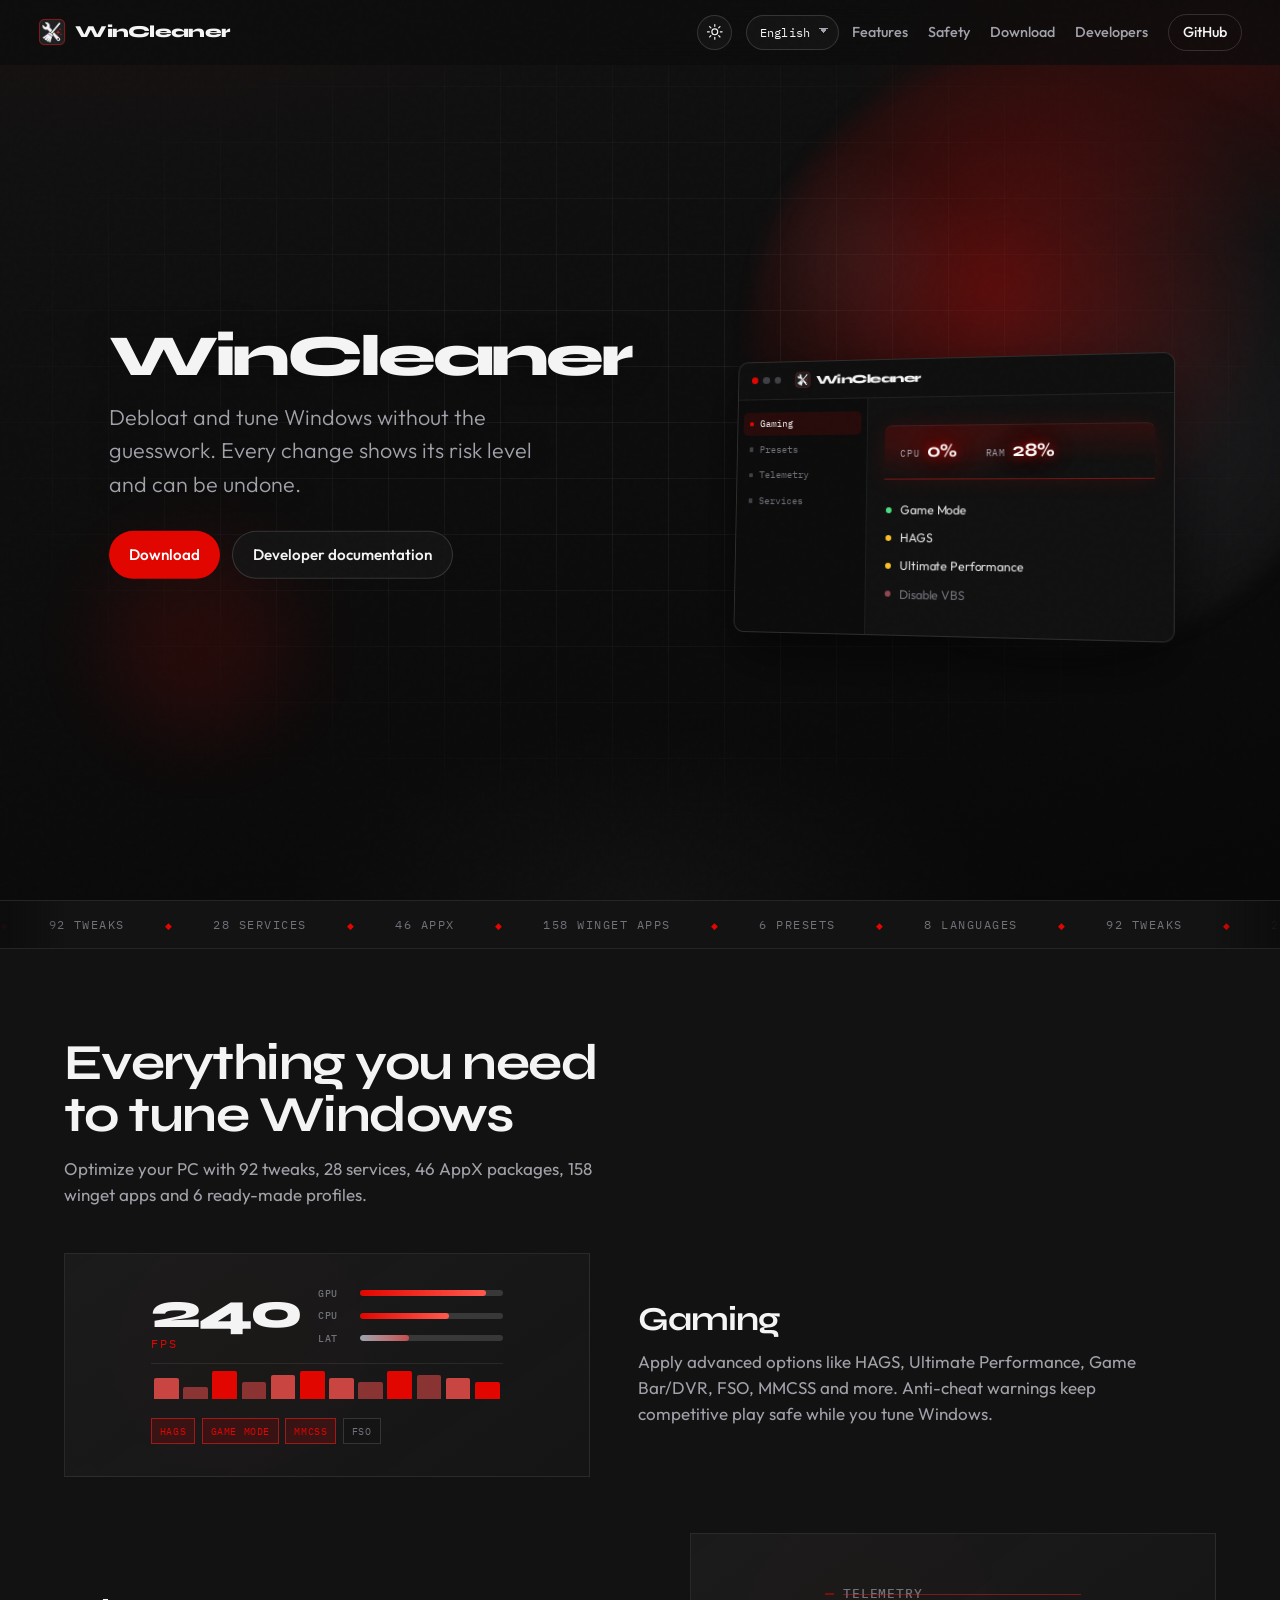
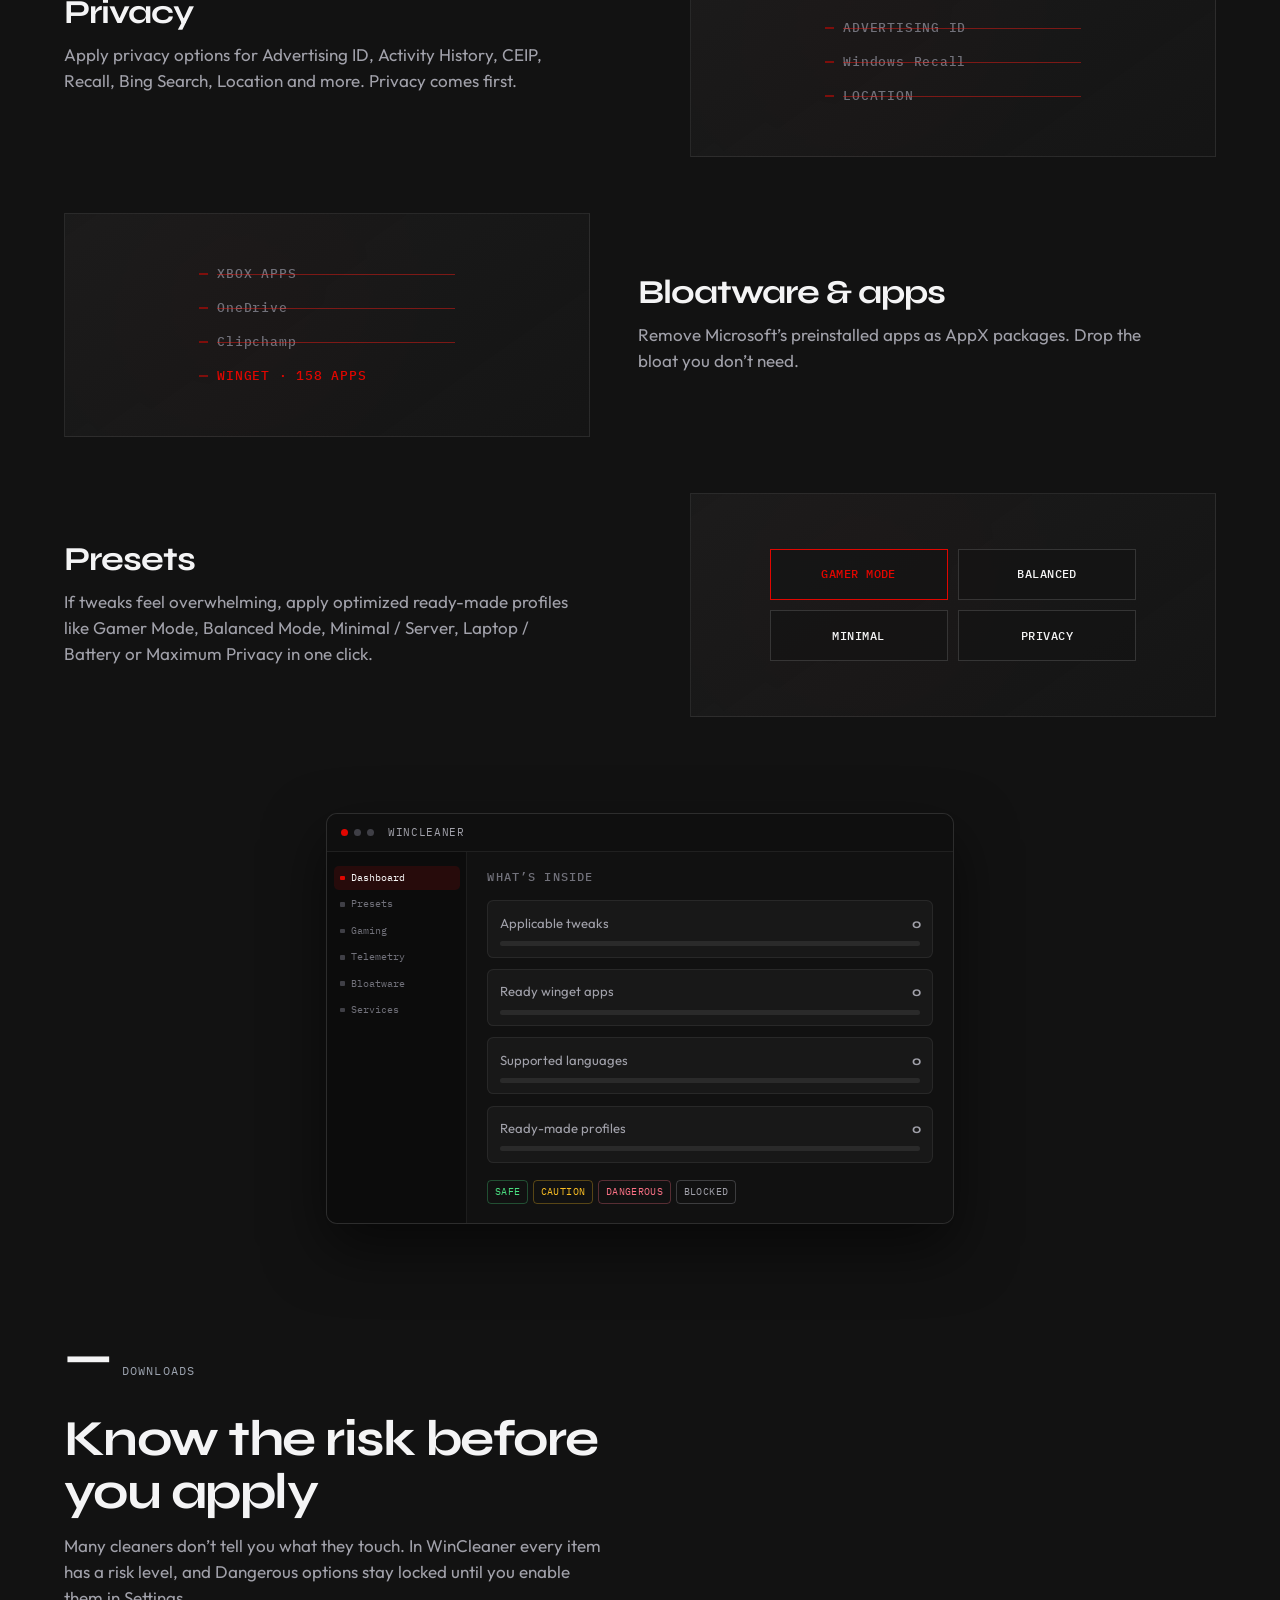
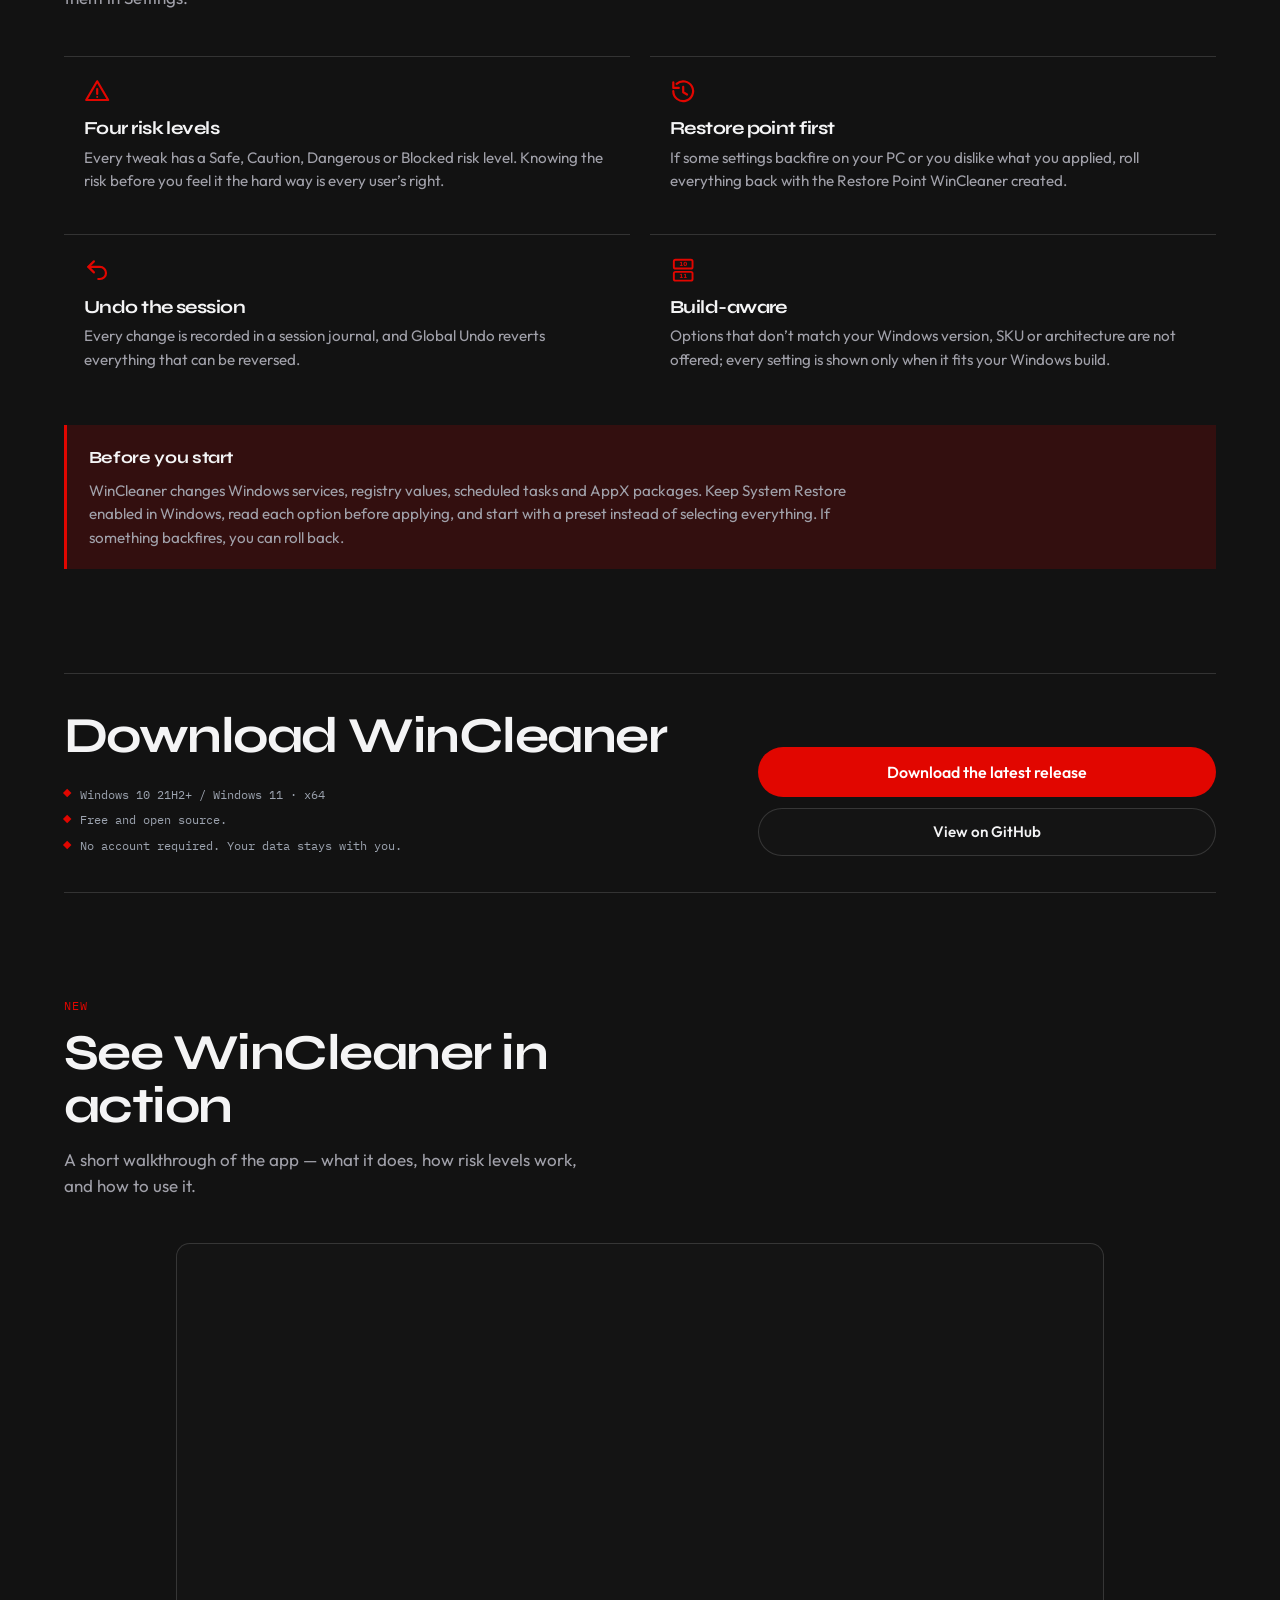
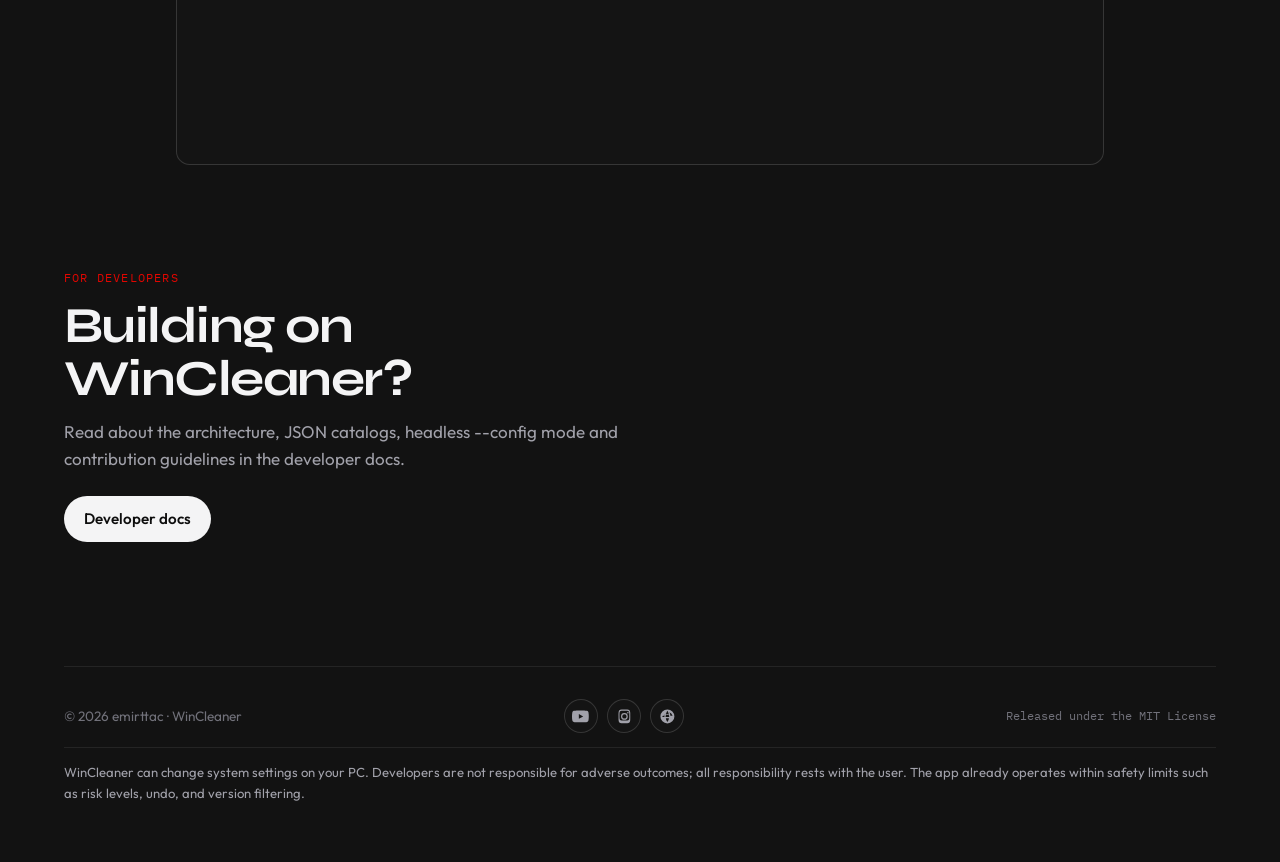
==== commit 00c6d6f8: "Keep the release download button clear of the close control. Co-authored-by: Cursor <cursoragent@cur" ====
--- a/docs/index.html
+++ b/docs/index.html
@@ -53,7 +53,7 @@
   <link rel="preconnect" href="https://fonts.googleapis.com" />
   <link rel="preconnect" href="https://fonts.gstatic.com" crossorigin />
   <link href="https://fonts.googleapis.com/css2?family=IBM+Plex+Mono:wght@400;500&family=Syne:wght@500;600;700;800&family=Outfit:wght@300;400;500;600&display=swap" rel="stylesheet" />
-  <link rel="stylesheet" href="css/styles.css?v=40" />
+  <link rel="stylesheet" href="css/styles.css?v=41" />
   <link rel="icon" href="favicon.ico" />
   <link rel="apple-touch-icon" href="icon.png" />
 </head>
@@ -436,10 +436,10 @@
   <div class="release-modal" data-release-modal hidden>
     <div class="release-backdrop" data-release-dismiss></div>
     <div class="release-dialog" role="dialog" aria-modal="true" aria-labelledby="release-notes-title" tabindex="-1">
-      <button type="button" class="release-close" data-release-dismiss data-i18n-aria="release.close" aria-label="Close">
-        <span aria-hidden="true">×</span>
-      </button>
       <div class="release-notes">
+        <button type="button" class="release-close" data-release-dismiss data-i18n-aria="release.close" aria-label="Close">
+          <span aria-hidden="true">×</span>
+        </button>
         <p class="release-kicker" data-i18n="release.kicker">New release</p>
         <h2 id="release-notes-title" class="release-title" data-i18n="release.title">v2.6.0 release notes</h2>
         <h3 class="release-fixes" data-i18n="release.features">Feature updates</h3>
@@ -461,7 +461,7 @@
     </div>
   </div>
 
-  <script src="js/i18n.js?v=27"></script>
+  <script src="js/i18n.js?v=28"></script>
   <script src="js/main.js?v=13"></script>
 </body>
 </html>
--- a/docs/css/styles.css
+++ b/docs/css/styles.css
@@ -2275,11 +2275,12 @@
   z-index: 1;
   display: grid;
   grid-template-columns: minmax(0, 1.75fr) minmax(13.5rem, 0.72fr);
+  align-items: stretch;
   width: min(58rem, 100%);
   max-height: min(42rem, calc(100vh - 2.5rem));
-  overflow: auto;
+  overflow: hidden;
   color: var(--ink);
-  background: var(--surface-strong);
+  background: var(--bg);
   border: 1px solid var(--line-strong);
   border-radius: 1.15rem;
   box-shadow: 0 28px 80px rgba(0, 0, 0, 0.45);
@@ -2289,7 +2290,7 @@
 .release-close {
   position: absolute;
   top: 0.7rem;
-  right: 0.75rem;
+  right: 0.85rem;
   z-index: 2;
   width: 2.25rem;
   height: 2.25rem;
@@ -2308,7 +2309,9 @@
 }
 
 .release-notes {
-  padding: 1.7rem 1.6rem 1.55rem;
+  position: relative;
+  padding: 1.7rem 3.1rem 1.55rem 1.6rem;
+  overflow: auto;
 }
 
 .release-kicker {
@@ -2347,23 +2350,23 @@
 
 .release-fixes {
   margin: 1.35rem 0 0.7rem;
-}
-
-.release-notes > .release-fixes:first-of-type {
-  margin-top: 0;
-}
   font-family: var(--font-display);
   font-size: 1.2rem;
   font-weight: 700;
   letter-spacing: -0.02em;
 }
 
+.release-notes > .release-fixes:first-of-type {
+  margin-top: 0;
+}
+
 .release-side {
   display: flex;
   align-items: center;
   justify-content: center;
-  padding: 1.6rem 1.35rem;
-  background: color-mix(in srgb, var(--ink) 5%, var(--surface-strong));
+  align-self: stretch;
+  padding: 1.5rem 1.25rem;
+  background: color-mix(in srgb, var(--bg) 86%, var(--ink));
   border-left: 1px solid var(--line);
 }
 
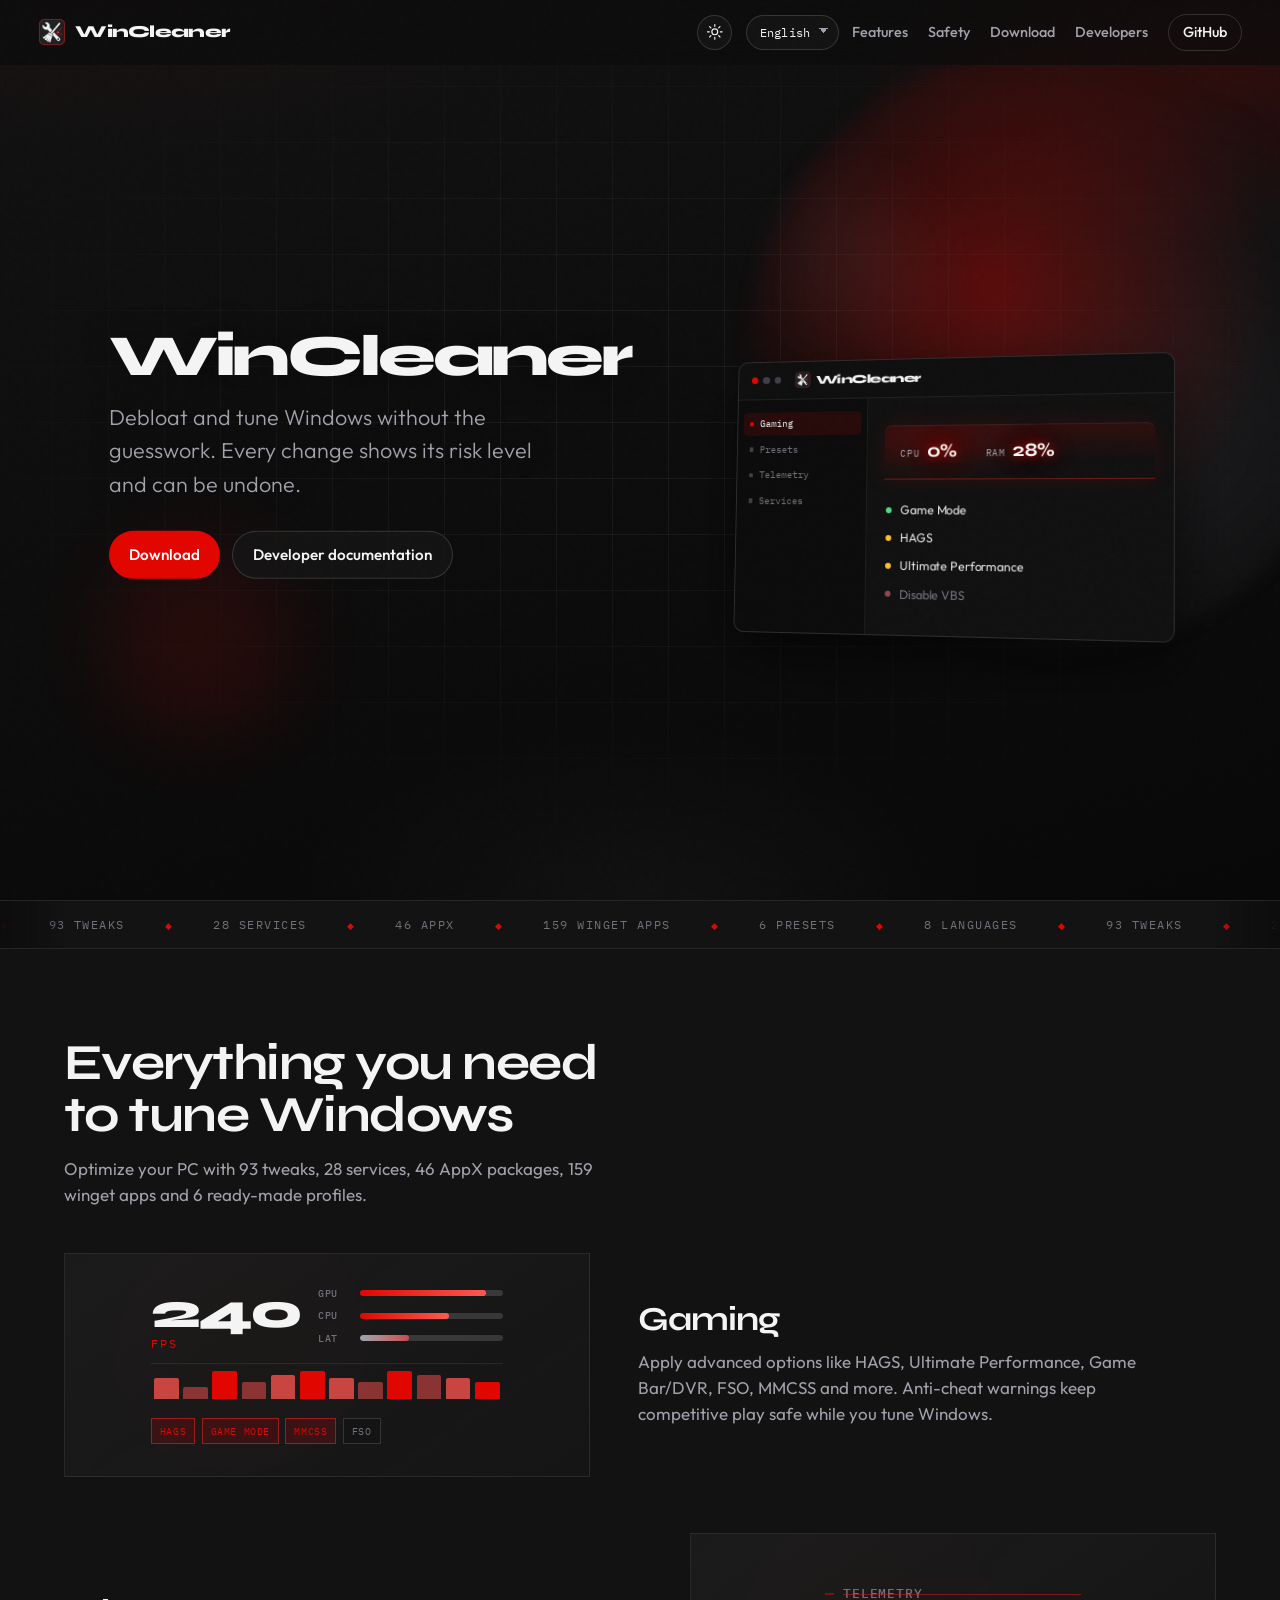
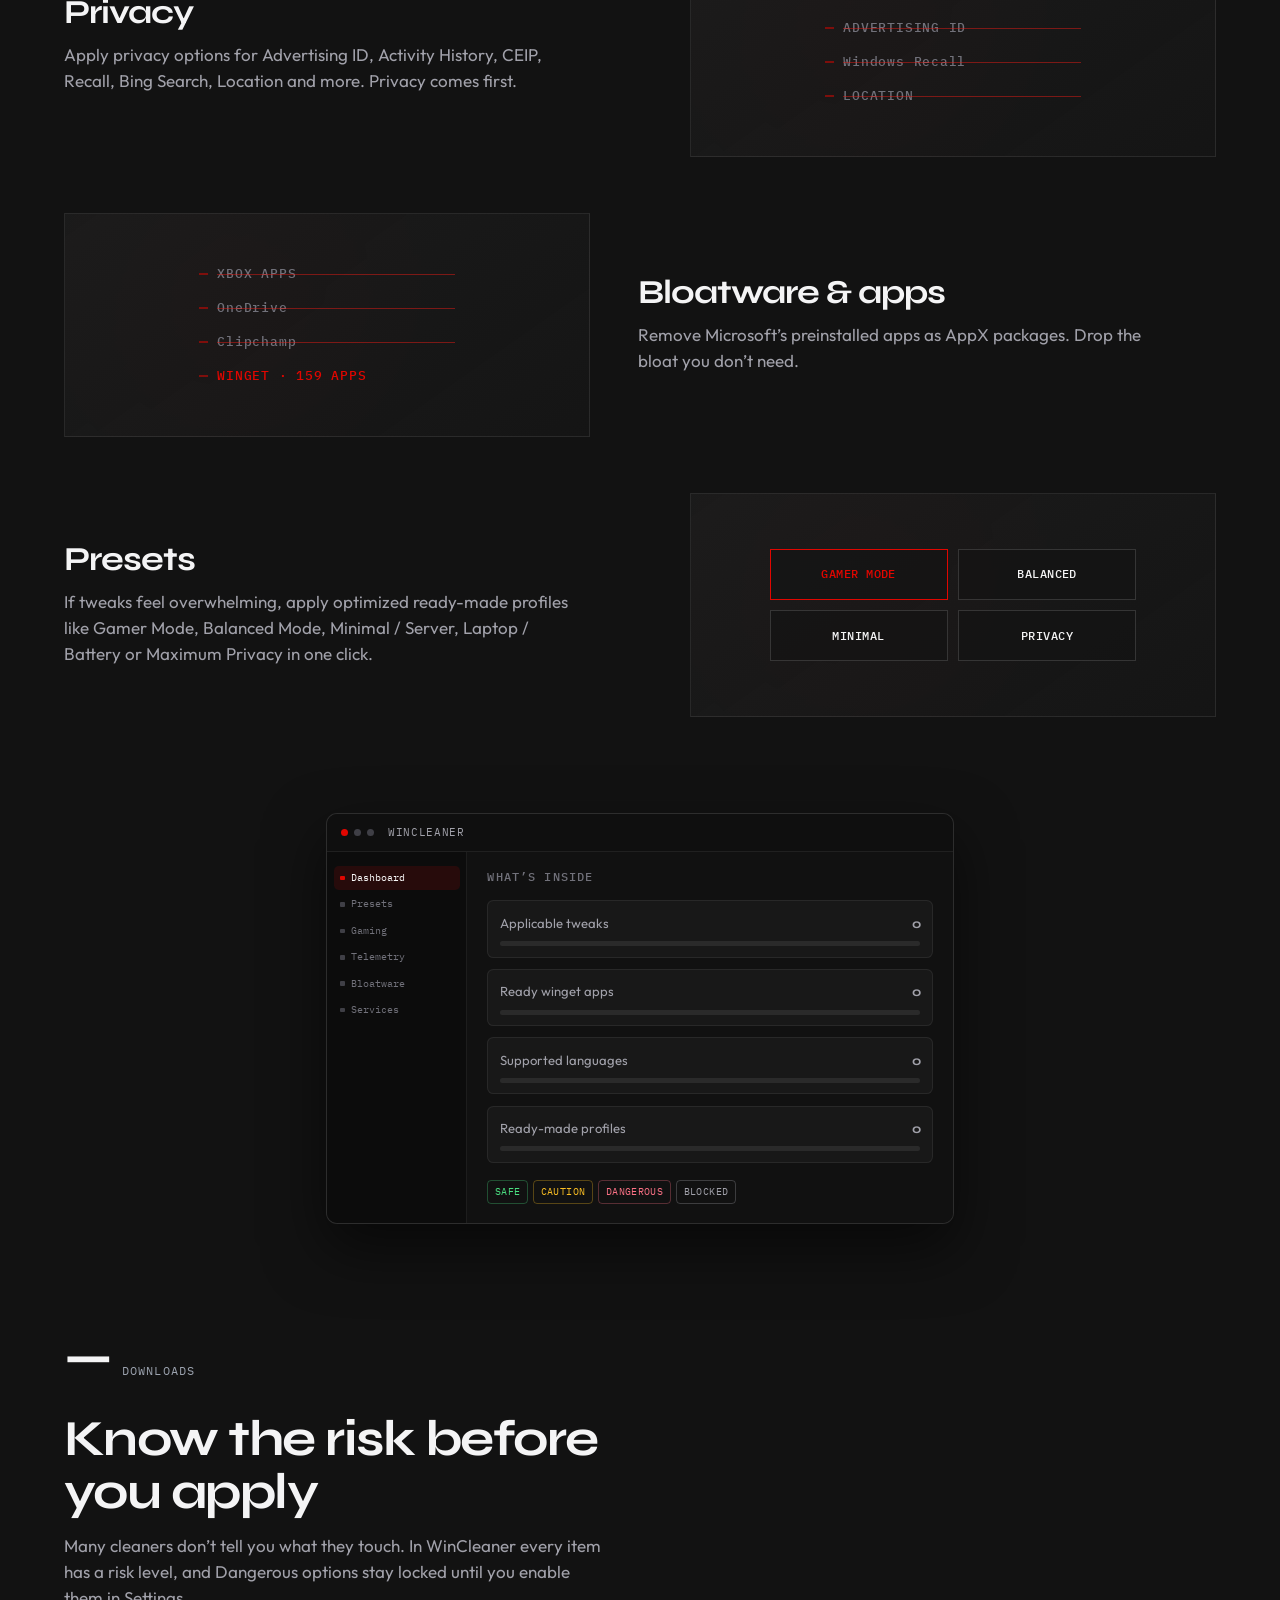
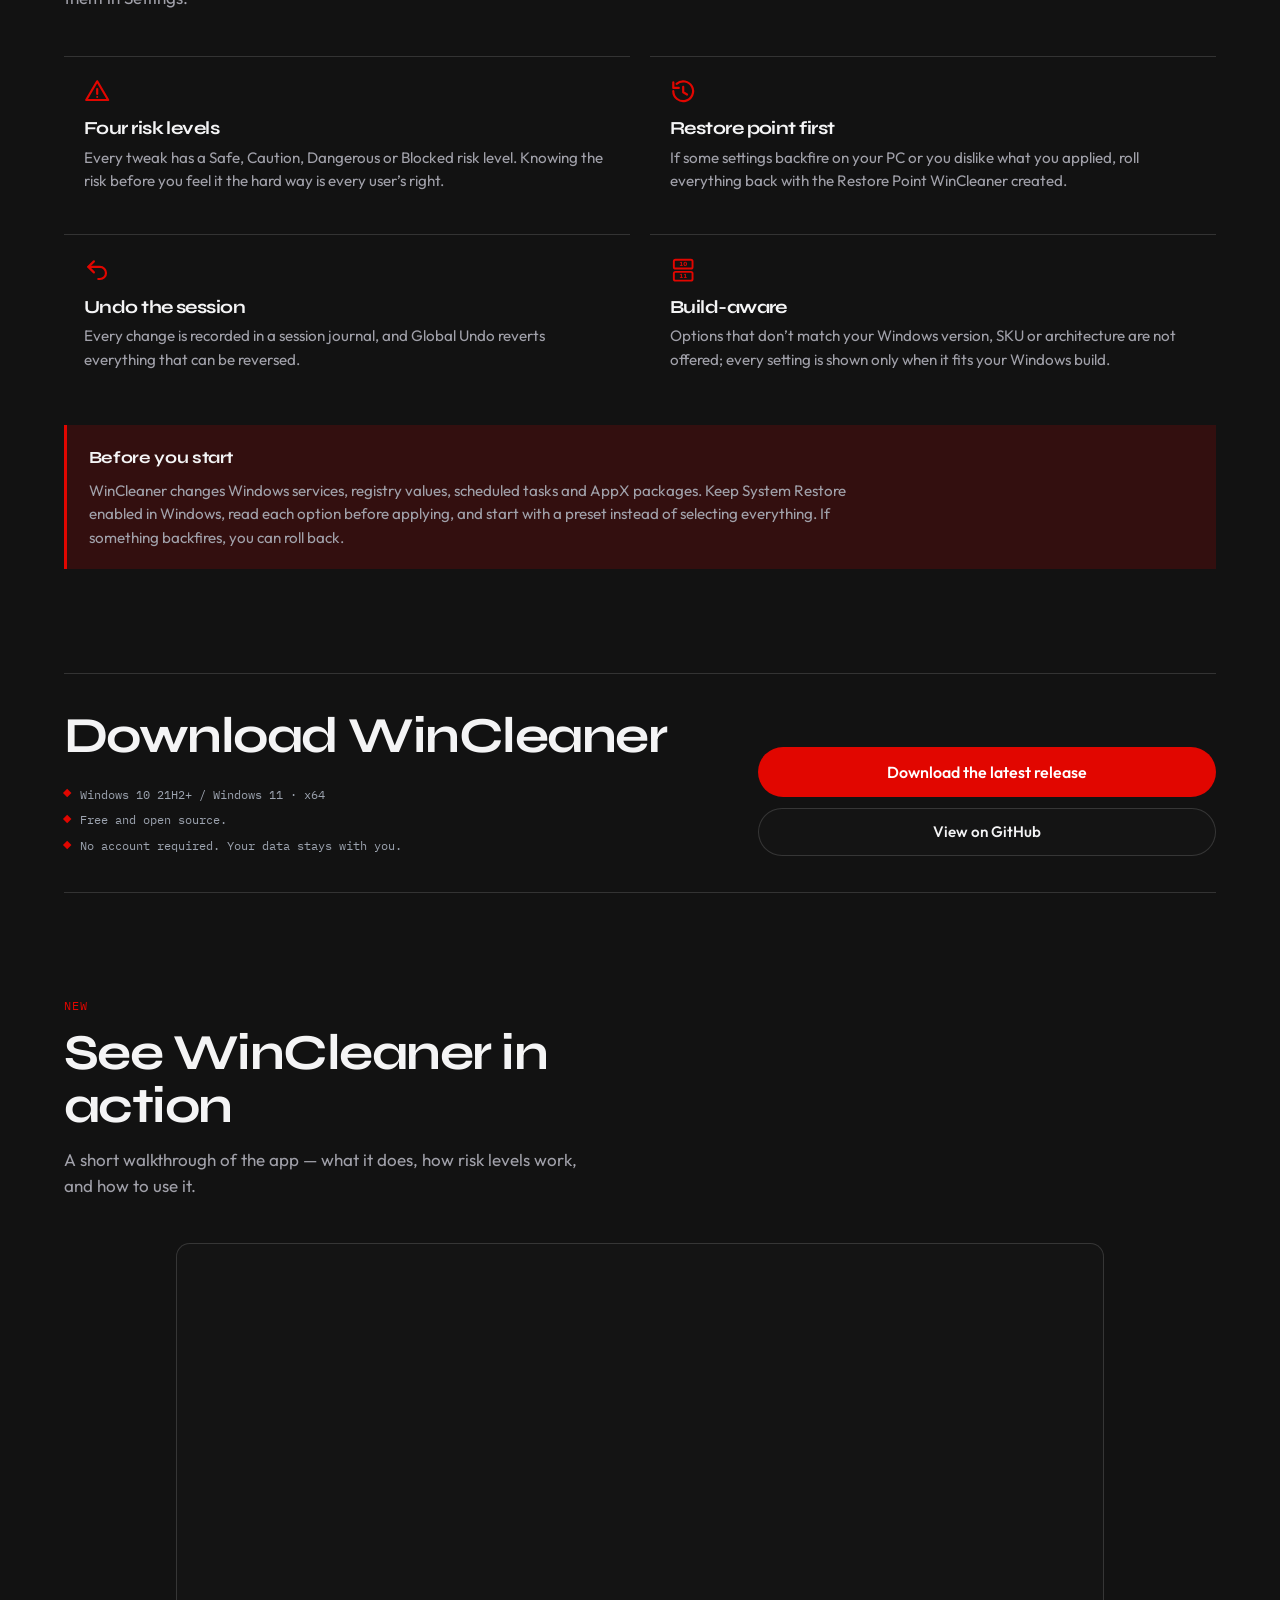
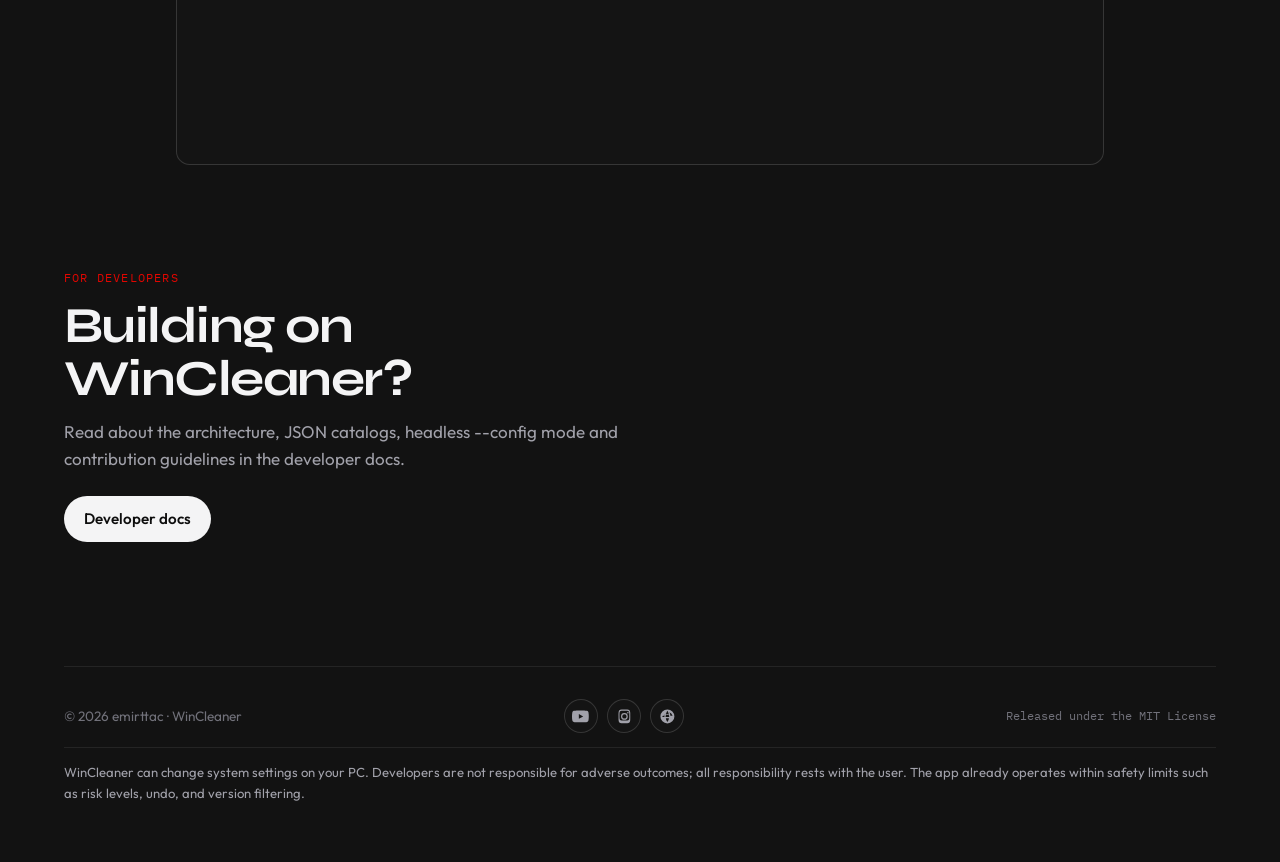
==== commit 20ceaf45: "Update the published tweak and winget counts to 93 and 159. Co-authored-by: Cursor <cursoragent@curs" ====
--- a/docs/index.html
+++ b/docs/index.html
@@ -53,7 +53,7 @@
   <link rel="preconnect" href="https://fonts.googleapis.com" />
   <link rel="preconnect" href="https://fonts.gstatic.com" crossorigin />
   <link href="https://fonts.googleapis.com/css2?family=IBM+Plex+Mono:wght@400;500&family=Syne:wght@500;600;700;800&family=Outfit:wght@300;400;500;600&display=swap" rel="stylesheet" />
-  <link rel="stylesheet" href="css/styles.css?v=41" />
+  <link rel="stylesheet" href="css/styles.css?v=43" />
   <link rel="icon" href="favicon.ico" />
   <link rel="apple-touch-icon" href="icon.png" />
 </head>
@@ -153,15 +153,15 @@
 
     <section class="marquee" aria-hidden="true">
       <div class="marquee-track">
-        <span data-i18n="marquee.tweaks">92 tweaks</span><span data-i18n="marquee.services">28 services</span><span data-i18n="marquee.appx">46 AppX</span><span data-i18n="marquee.winget">158 winget apps</span><span data-i18n="marquee.presets">6 presets</span><span data-i18n="marquee.langs">8 languages</span>
-        <span data-i18n="marquee.tweaks">92 tweaks</span><span data-i18n="marquee.services">28 services</span><span data-i18n="marquee.appx">46 AppX</span><span data-i18n="marquee.winget">158 winget apps</span><span data-i18n="marquee.presets">6 presets</span><span data-i18n="marquee.langs">8 languages</span>
+        <span data-i18n="marquee.tweaks">93 tweaks</span><span data-i18n="marquee.services">28 services</span><span data-i18n="marquee.appx">46 AppX</span><span data-i18n="marquee.winget">159 winget apps</span><span data-i18n="marquee.presets">6 presets</span><span data-i18n="marquee.langs">8 languages</span>
+        <span data-i18n="marquee.tweaks">93 tweaks</span><span data-i18n="marquee.services">28 services</span><span data-i18n="marquee.appx">46 AppX</span><span data-i18n="marquee.winget">159 winget apps</span><span data-i18n="marquee.presets">6 presets</span><span data-i18n="marquee.langs">8 languages</span>
       </div>
     </section>
 
     <section id="features" class="section features" aria-labelledby="features-title">
       <div class="section-head">
         <h2 id="features-title" data-reveal data-i18n="features.title">Everything you need to tune Windows</h2>
-        <p class="section-lead" data-reveal data-i18n="features.lead">Optimize your PC with 92 tweaks, 28 services, 46 AppX packages, 158 winget apps and 6 ready-made profiles.</p>
+        <p class="section-lead" data-reveal data-i18n="features.lead">Optimize your PC with 93 tweaks, 28 services, 46 AppX packages, 159 winget apps and 6 ready-made profiles.</p>
       </div>
 
       <div class="showcase-list">
@@ -217,7 +217,7 @@
               <li class="is-gone" data-i18n="mock.viz.xbox">Xbox Apps</li>
               <li class="is-gone" lang="en">OneDrive</li>
               <li class="is-gone" lang="en">Clipchamp</li>
-              <li data-i18n="mock.viz.winget">WINGET · 158 APPS</li>
+              <li data-i18n="mock.viz.winget">WINGET · 159 APPS</li>
             </ul>
           </div>
           <div class="showcase-copy">
@@ -259,14 +259,14 @@
             <div class="app-main stats-main">
               <h2 id="stats-title" class="stats-panel-title" data-i18n="stats.title">What’s inside</h2>
               <ul class="stats-list">
-                <li class="stats-row" data-stat-row data-fill="0.92" data-count="92">
+                <li class="stats-row" data-stat-row data-fill="0.93" data-count="93">
                   <div class="stats-row-top">
                     <span data-i18n="stats.tweaks">Applicable tweaks</span>
                     <strong><span class="count">0</span></strong>
                   </div>
                   <div class="stats-bar" aria-hidden="true"><i></i></div>
                 </li>
-                <li class="stats-row" data-stat-row data-fill="1" data-count="158">
+                <li class="stats-row" data-stat-row data-fill="1" data-count="159">
                   <div class="stats-row-top">
                     <span data-i18n="stats.apps">Ready winget apps</span>
                     <strong><span class="count">0</span></strong>
@@ -436,10 +436,10 @@
   <div class="release-modal" data-release-modal hidden>
     <div class="release-backdrop" data-release-dismiss></div>
     <div class="release-dialog" role="dialog" aria-modal="true" aria-labelledby="release-notes-title" tabindex="-1">
+      <button type="button" class="release-close" data-release-dismiss data-i18n-aria="release.close" aria-label="Close">
+        <span aria-hidden="true">×</span>
+      </button>
       <div class="release-notes">
-        <button type="button" class="release-close" data-release-dismiss data-i18n-aria="release.close" aria-label="Close">
-          <span aria-hidden="true">×</span>
-        </button>
         <p class="release-kicker" data-i18n="release.kicker">New release</p>
         <h2 id="release-notes-title" class="release-title" data-i18n="release.title">v2.6.0 release notes</h2>
         <h3 class="release-fixes" data-i18n="release.features">Feature updates</h3>
@@ -461,7 +461,7 @@
     </div>
   </div>
 
-  <script src="js/i18n.js?v=28"></script>
+  <script src="js/i18n.js?v=29"></script>
   <script src="js/main.js?v=13"></script>
 </body>
 </html>
--- a/docs/css/styles.css
+++ b/docs/css/styles.css
@@ -2289,8 +2289,8 @@
 
 .release-close {
   position: absolute;
-  top: 0.7rem;
-  right: 0.85rem;
+  top: 0.75rem;
+  right: 0.75rem;
   z-index: 2;
   width: 2.25rem;
   height: 2.25rem;
@@ -2309,8 +2309,7 @@
 }
 
 .release-notes {
-  position: relative;
-  padding: 1.7rem 3.1rem 1.55rem 1.6rem;
+  padding: 1.7rem 1.6rem 1.55rem;
   overflow: auto;
 }
 
@@ -2365,9 +2364,8 @@
   align-items: center;
   justify-content: center;
   align-self: stretch;
-  padding: 1.5rem 1.25rem;
-  background: color-mix(in srgb, var(--bg) 86%, var(--ink));
-  border-left: 1px solid var(--line);
+  padding: 1.25rem 1.15rem;
+  background: transparent;
 }
 
 .release-side .btn {
@@ -2404,7 +2402,9 @@
   .release-side {
     position: sticky;
     bottom: 0;
-    border-left: 0;
+    align-self: stretch;
+    padding: 1rem 1.15rem 1.15rem;
+    background: var(--bg);
     border-top: 1px solid var(--line);
   }
 
